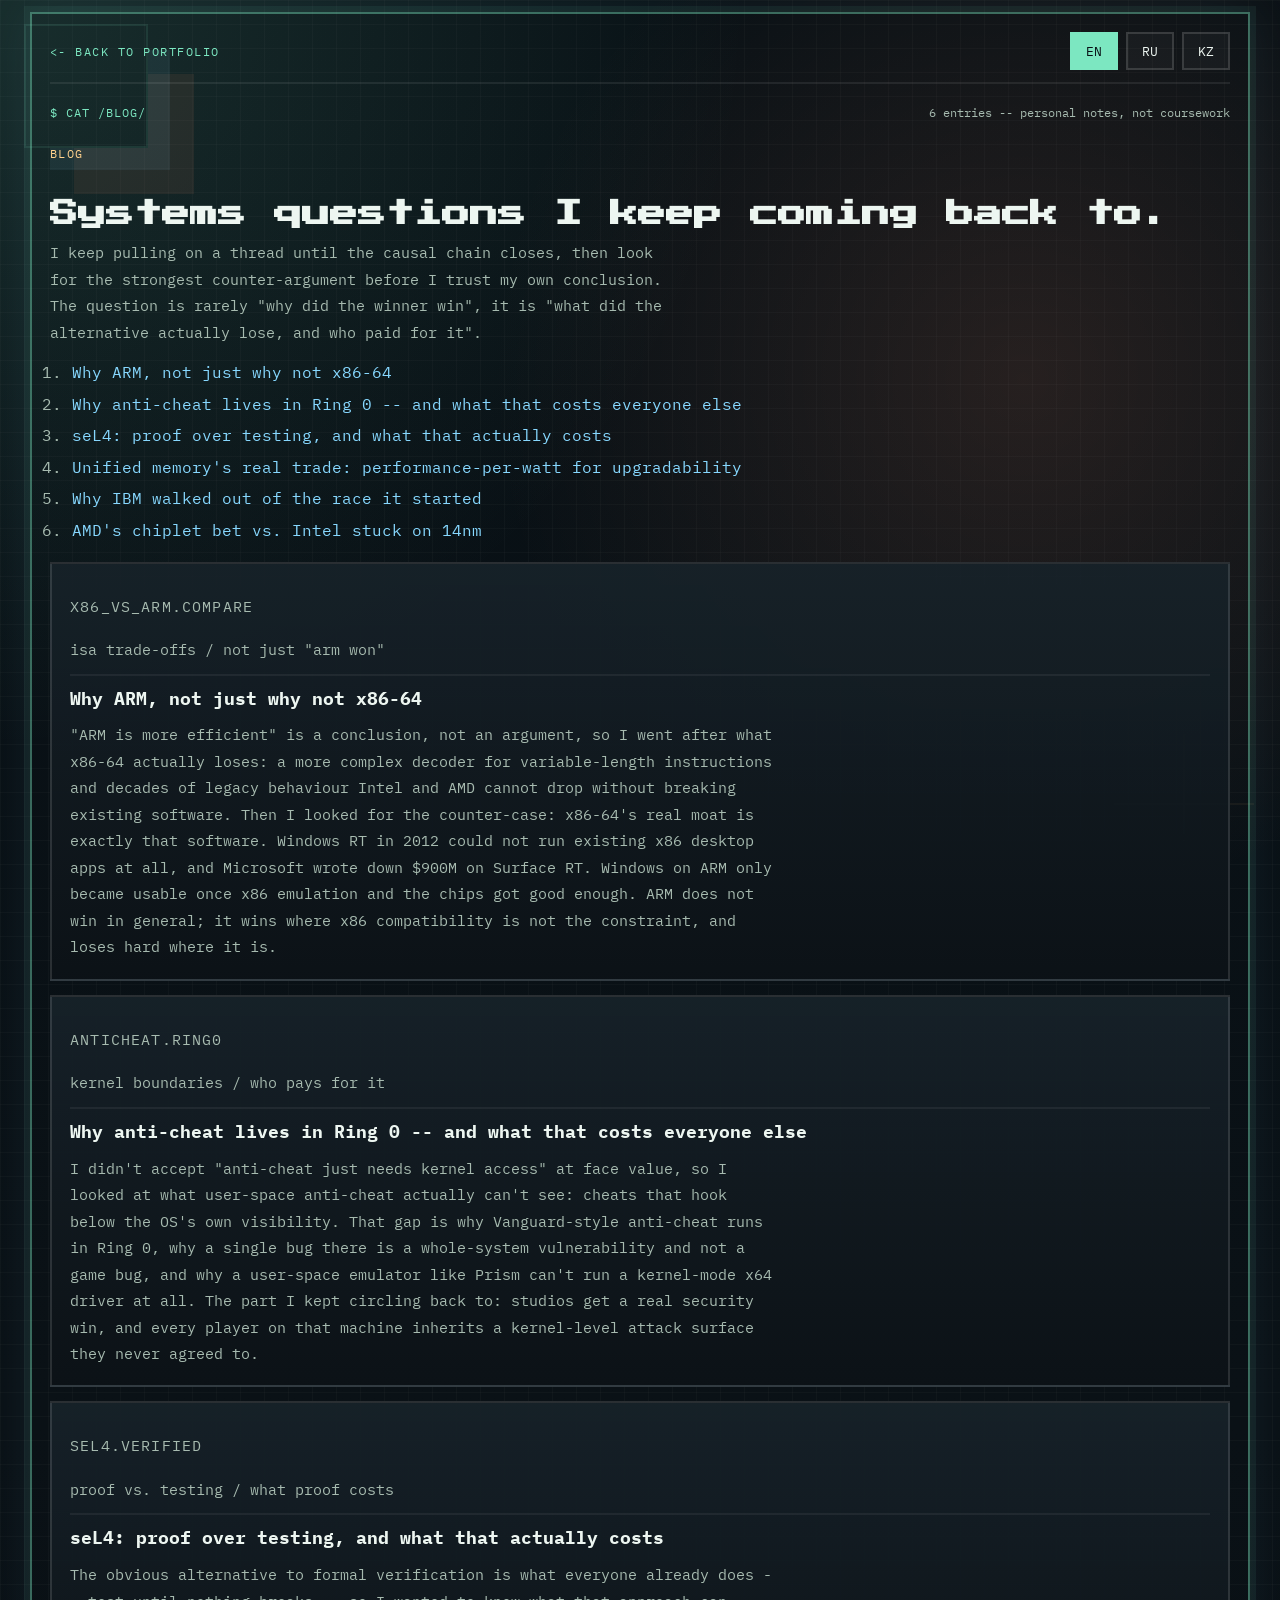
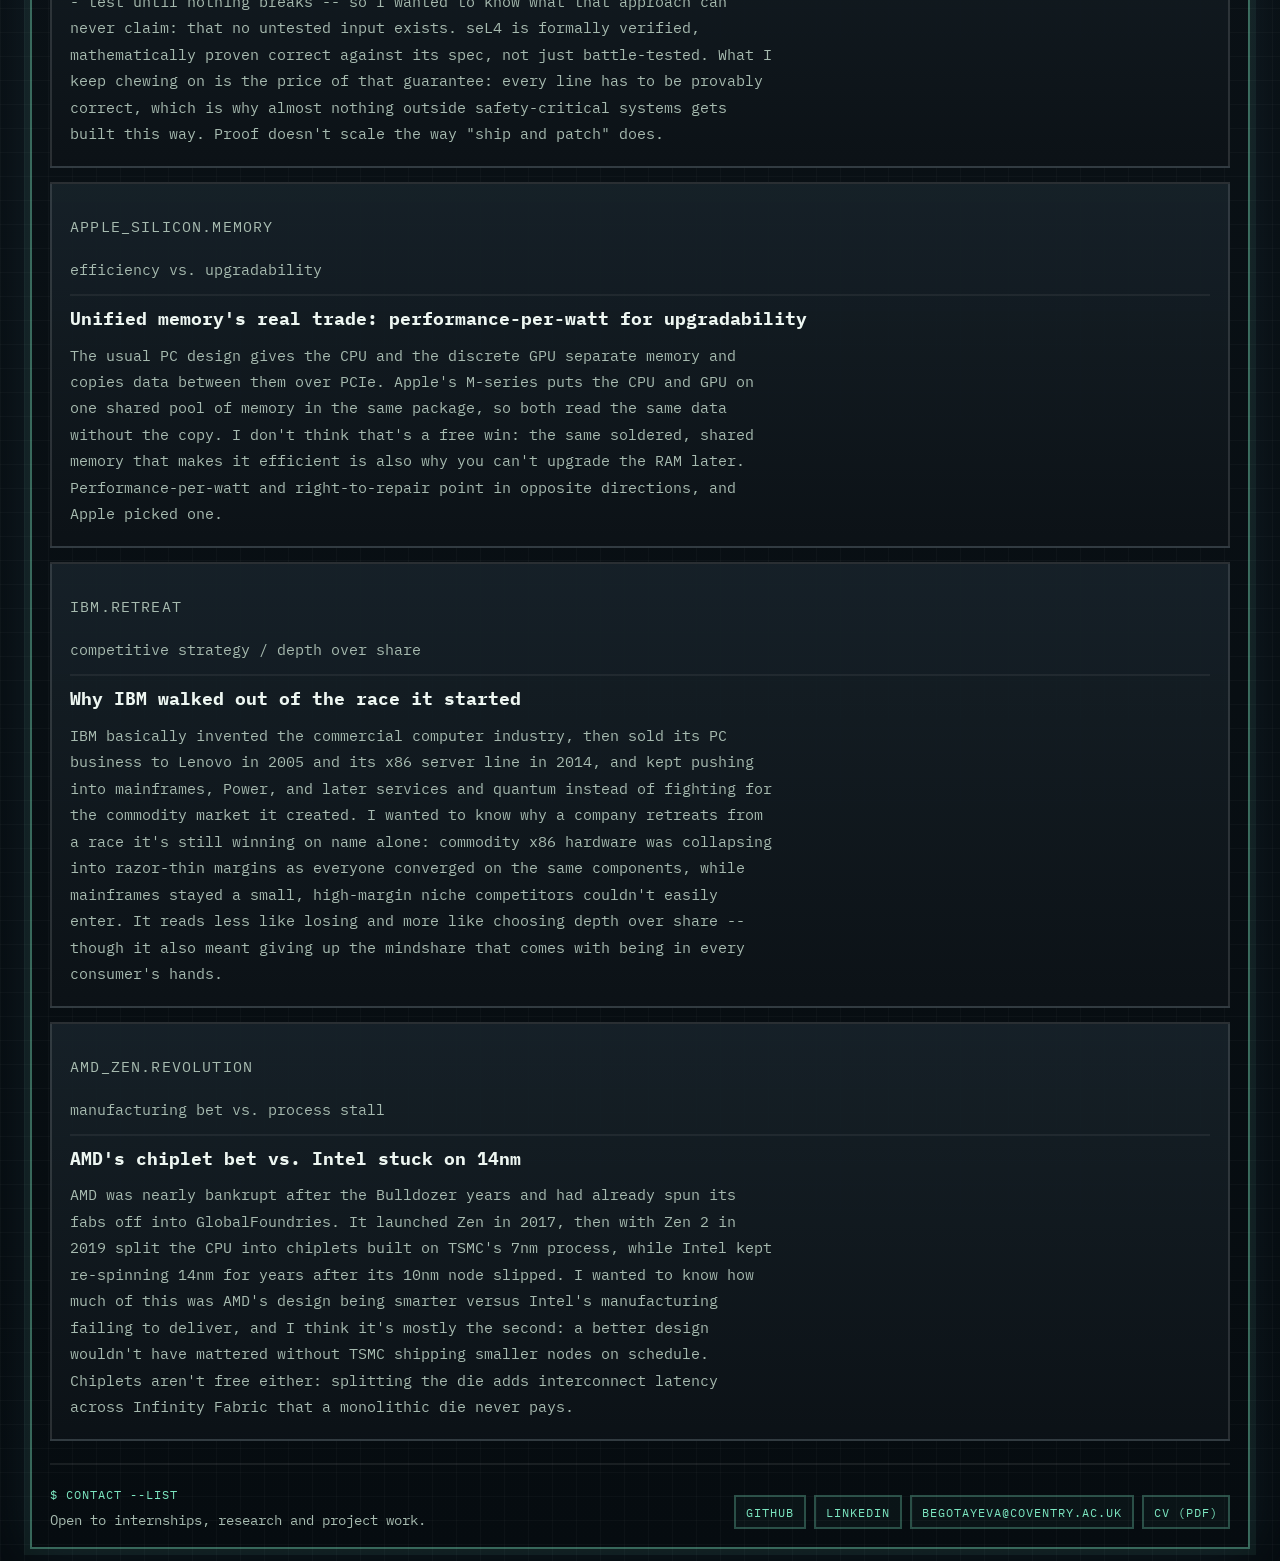
==== blog.html @ 9cf29ca8 "Links next to the photo, shorter first screen, notes moved to a blog page" ====
<!DOCTYPE html>
<html lang="en">
  <head>
    <meta charset="UTF-8" />
    <meta name="viewport" content="width=device-width, initial-scale=1.0" />
    <title>Blog | Aidar Begotayev</title>
    <meta
      name="description"
      content="Aidar Begotayev's notes on computer systems: ARM vs x86, anti-cheat in Ring 0, seL4, unified memory, IBM, AMD chiplets."
    />
    <meta name="author" content="Aidar Begotayev" />
    <meta name="theme-color" content="#0a1116" />
    <link rel="canonical" href="https://sprinterz5.github.io/portfolio/blog.html" />
    <meta property="og:type" content="website" />
    <meta property="og:url" content="https://sprinterz5.github.io/portfolio/blog.html" />
    <meta property="og:title" content="Blog | Aidar Begotayev" />
    <meta
      property="og:description"
      content="Notes on how computer systems work and what their trade-offs cost."
    />
    <meta property="og:image" content="https://sprinterz5.github.io/portfolio/aidar.jpg" />
    <meta name="twitter:card" content="summary" />
    <link
      rel="icon"
      href="data:image/svg+xml,%3Csvg xmlns='http://www.w3.org/2000/svg' viewBox='0 0 16 16'%3E%3Crect width='16' height='16' fill='%230a1116'/%3E%3Crect x='2' y='2' width='12' height='12' fill='none' stroke='%237ce7c1' stroke-width='2'/%3E%3Crect x='5' y='5' width='2' height='2' fill='%23ff9169'/%3E%3Crect x='9' y='5' width='2' height='2' fill='%2387d8ff'/%3E%3Crect x='5' y='9' width='6' height='2' fill='%23ffd28d'/%3E%3C/svg%3E"
    />
    <link rel="preconnect" href="https://fonts.googleapis.com" />
    <link rel="preconnect" href="https://fonts.gstatic.com" crossorigin />
    <link
      href="https://fonts.googleapis.com/css2?family=IBM+Plex+Mono:wght@400;500;700&family=Press+Start+2P&display=swap"
      rel="stylesheet"
    />
    <link rel="stylesheet" href="v-1.css" />
    <script src="v-1.js" defer></script>
  </head>
  <body class="blog-page">
    <div class="pixel-frame">
      <header class="topbar">
        <div class="topbar-copy">
          <a class="back-link" href="./" data-i18n="blog_back">&lt;- back to portfolio</a>
        </div>
        <div class="lang-switcher" aria-label="Language switcher">
          <button class="lang-btn is-active" type="button" data-lang="en">EN</button>
          <button class="lang-btn" type="button" data-lang="ru">RU</button>
          <button class="lang-btn" type="button" data-lang="kz">KZ</button>
        </div>
      </header>

      <main>
        <section class="section blog-head">
          <div class="section-terminal">
            <p class="command">$ cat /blog/</p>
            <p class="section-note" data-i18n="deepdives_note">6 entries -- personal notes, not coursework</p>
          </div>

          <div class="section-head">
            <p class="card-kicker" data-i18n="blog_kicker">Blog</p>
            <h1 class="blog-title" data-i18n="deepdives_title">Systems questions I keep coming back to.</h1>
            <p class="section-intro" data-i18n="deepdives_intro">
              I keep pulling on a thread until the causal chain closes, then
              look for the strongest counter-argument before I trust my own
              conclusion. The question is rarely "why did the winner win", it
              is "what did the alternative actually lose, and who paid for it".
            </p>
          </div>

          <ol class="toc">
            <li><a class="toc-link" href="#arm-vs-x86" data-i18n="deepdive_one_title">Why ARM, not just why not x86-64</a></li>
            <li><a class="toc-link" href="#anticheat-ring0" data-i18n="deepdive_two_title">Why anti-cheat lives in Ring 0 -- and what that costs everyone else</a></li>
            <li><a class="toc-link" href="#sel4" data-i18n="deepdive_three_title">seL4: proof over testing, and what that actually costs</a></li>
            <li><a class="toc-link" href="#unified-memory" data-i18n="deepdive_four_title">Unified memory's real trade: performance-per-watt for upgradability</a></li>
            <li><a class="toc-link" href="#ibm" data-i18n="deepdive_five_title">Why IBM walked out of the race it started</a></li>
            <li><a class="toc-link" href="#amd-chiplets" data-i18n="deepdive_six_title">AMD's chiplet bet vs. Intel stuck on 14nm</a></li>
          </ol>
        </section>

        <section class="post-list">
          <article class="panel post" id="arm-vs-x86">
            <div class="file-meta">
              <p class="file-name">x86_vs_arm.compare</p>
              <p class="file-status">isa trade-offs / not just "arm won"</p>
            </div>
            <h2 class="post-title" data-i18n="deepdive_one_title">Why ARM, not just why not x86-64</h2>
            <p data-i18n="deepdive_one_copy">
              "ARM is more efficient" is a conclusion, not an argument, so I went after what x86-64 actually loses: a more complex decoder for variable-length instructions and decades of legacy behaviour Intel and AMD cannot drop without breaking existing software. Then I looked for the counter-case: x86-64's real moat is exactly that software. Windows RT in 2012 could not run existing x86 desktop apps at all, and Microsoft wrote down $900M on Surface RT. Windows on ARM only became usable once x86 emulation and the chips got good enough. ARM does not win in general; it wins where x86 compatibility is not the constraint, and loses hard where it is.
            </p>
          </article>

          <article class="panel post" id="anticheat-ring0">
            <div class="file-meta">
              <p class="file-name">anticheat.ring0</p>
              <p class="file-status">kernel boundaries / who pays for it</p>
            </div>
            <h2 class="post-title" data-i18n="deepdive_two_title">Why anti-cheat lives in Ring 0 -- and what that costs everyone else</h2>
            <p data-i18n="deepdive_two_copy">
              I didn't accept "anti-cheat just needs kernel access" at face value, so I looked at what user-space anti-cheat actually can't see: cheats that hook below the OS's own visibility. That gap is why Vanguard-style anti-cheat runs in Ring 0, why a single bug there is a whole-system vulnerability and not a game bug, and why a user-space emulator like Prism can't run a kernel-mode x64 driver at all. The part I kept circling back to: studios get a real security win, and every player on that machine inherits a kernel-level attack surface they never agreed to.
            </p>
          </article>

          <article class="panel post" id="sel4">
            <div class="file-meta">
              <p class="file-name">sel4.verified</p>
              <p class="file-status">proof vs. testing / what proof costs</p>
            </div>
            <h2 class="post-title" data-i18n="deepdive_three_title">seL4: proof over testing, and what that actually costs</h2>
            <p data-i18n="deepdive_three_copy">
              The obvious alternative to formal verification is what everyone already does -- test until nothing breaks -- so I wanted to know what that approach can never claim: that no untested input exists. seL4 is formally verified, mathematically proven correct against its spec, not just battle-tested. What I keep chewing on is the price of that guarantee: every line has to be provably correct, which is why almost nothing outside safety-critical systems gets built this way. Proof doesn't scale the way "ship and patch" does.
            </p>
          </article>

          <article class="panel post" id="unified-memory">
            <div class="file-meta">
              <p class="file-name">apple_silicon.memory</p>
              <p class="file-status">efficiency vs. upgradability</p>
            </div>
            <h2 class="post-title" data-i18n="deepdive_four_title">Unified memory's real trade: performance-per-watt for upgradability</h2>
            <p data-i18n="deepdive_four_copy">
              The usual PC design gives the CPU and the discrete GPU separate memory and copies data between them over PCIe. Apple's M-series puts the CPU and GPU on one shared pool of memory in the same package, so both read the same data without the copy. I don't think that's a free win: the same soldered, shared memory that makes it efficient is also why you can't upgrade the RAM later. Performance-per-watt and right-to-repair point in opposite directions, and Apple picked one.
            </p>
          </article>

          <article class="panel post" id="ibm">
            <div class="file-meta">
              <p class="file-name">ibm.retreat</p>
              <p class="file-status">competitive strategy / depth over share</p>
            </div>
            <h2 class="post-title" data-i18n="deepdive_five_title">Why IBM walked out of the race it started</h2>
            <p data-i18n="deepdive_five_copy">
              IBM basically invented the commercial computer industry, then sold its PC business to Lenovo in 2005 and its x86 server line in 2014, and kept pushing into mainframes, Power, and later services and quantum instead of fighting for the commodity market it created. I wanted to know why a company retreats from a race it's still winning on name alone: commodity x86 hardware was collapsing into razor-thin margins as everyone converged on the same components, while mainframes stayed a small, high-margin niche competitors couldn't easily enter. It reads less like losing and more like choosing depth over share -- though it also meant giving up the mindshare that comes with being in every consumer's hands.
            </p>
          </article>

          <article class="panel post" id="amd-chiplets">
            <div class="file-meta">
              <p class="file-name">amd_zen.revolution</p>
              <p class="file-status">manufacturing bet vs. process stall</p>
            </div>
            <h2 class="post-title" data-i18n="deepdive_six_title">AMD's chiplet bet vs. Intel stuck on 14nm</h2>
            <p data-i18n="deepdive_six_copy">
              AMD was nearly bankrupt after the Bulldozer years and had already spun its fabs off into GlobalFoundries. It launched Zen in 2017, then with Zen 2 in 2019 split the CPU into chiplets built on TSMC's 7nm process, while Intel kept re-spinning 14nm for years after its 10nm node slipped. I wanted to know how much of this was AMD's design being smarter versus Intel's manufacturing failing to deliver, and I think it's mostly the second: a better design wouldn't have mattered without TSMC shipping smaller nodes on schedule. Chiplets aren't free either: splitting the die adds interconnect latency across Infinity Fabric that a monolithic die never pays.
            </p>
          </article>
        </section>

        <footer class="site-footer" id="contact">
          <div class="footer-block">
            <p class="command">$ contact --list</p>
            <p class="footer-copy" data-i18n="footer_one">Open to internships, research and project work.</p>
          </div>
          <div class="contact-row">
            <a class="contact-link" href="https://github.com/sprinterz5" target="_blank" rel="noopener">GitHub</a>
            <a class="contact-link" href="https://www.linkedin.com/in/aidar-begotayev-918369239/" target="_blank" rel="noopener">LinkedIn</a>
            <a class="contact-link" href="mailto:begotayeva@coventry.ac.uk">begotayeva@coventry.ac.uk</a>
            <a class="contact-link" href="CV.pdf" target="_blank" rel="noopener" data-i18n="contact_cv">CV (PDF)</a>
          </div>
        </footer>
      </main>
    </div>
  </body>
</html>
---- v-1.css ----
:root {
  --bg: #0a1116;
  --panel: #111a20;
  --panel-bright: #172229;
  --text: #edf6f1;
  --muted: #a7bbb0;
  --mint: #7ce7c1;
  --sky: #87d8ff;
  --sand: #ffd28d;
  --coral: #ff9169;
  --line: rgba(255, 255, 255, 0.12);
}

* {
  box-sizing: border-box;
}

body {
  margin: 0;
  min-height: 100vh;
  color: var(--text);
  font-family: "IBM Plex Mono", monospace;
  background:
    linear-gradient(rgba(255, 255, 255, 0.025) 1px, transparent 1px),
    linear-gradient(90deg, rgba(255, 255, 255, 0.025) 1px, transparent 1px),
    radial-gradient(circle at top left, rgba(124, 231, 193, 0.14), transparent 22%),
    radial-gradient(circle at 80% 12%, rgba(255, 145, 105, 0.12), transparent 18%),
    linear-gradient(180deg, #081015, #0a1116 45%, #060c10);
  background-size: 24px 24px, 24px 24px, auto, auto, auto;
}

body.modal-open {
  overflow: hidden;
}

body::before,
body::after {
  content: "";
  position: fixed;
  pointer-events: none;
  z-index: 0;
}

body::before {
  inset: 24px auto auto 24px;
  width: 120px;
  height: 120px;
  border: 2px solid rgba(124, 231, 193, 0.1);
  box-shadow:
    24px 24px 0 -2px rgba(135, 216, 255, 0.08),
    48px 48px 0 -2px rgba(255, 145, 105, 0.08);
}

body::after {
  right: 26px;
  bottom: 26px;
  width: 140px;
  height: 140px;
  background:
    linear-gradient(rgba(255, 210, 141, 0.08), rgba(255, 210, 141, 0.08)),
    linear-gradient(90deg, rgba(255, 210, 141, 0.08), rgba(255, 210, 141, 0.08));
  background-size: 100% 2px, 2px 100%;
  background-repeat: no-repeat;
  background-position: center;
  opacity: 0.7;
}

.pixel-frame {
  position: relative;
  z-index: 1;
  width: min(1220px, calc(100vw - 24px));
  margin: 12px auto;
  padding: 18px;
  border: 2px solid rgba(124, 231, 193, 0.42);
  box-shadow:
    0 0 0 6px rgba(124, 231, 193, 0.06),
    0 0 48px rgba(135, 216, 255, 0.08);
}

.topbar {
  display: grid;
  grid-template-columns: 1fr auto;
  align-items: center;
  gap: 12px;
  margin-bottom: 18px;
  padding-bottom: 12px;
  border-bottom: 2px solid rgba(255, 255, 255, 0.08);
}

.topbar-copy {
  display: grid;
  gap: 6px;
}

.back-link,
.top-label,
.eyebrow,
.card-kicker,
.project-tag {
  text-transform: uppercase;
  letter-spacing: 0.12em;
  font-size: 0.78rem;
}

.back-link {
  color: var(--mint);
  text-decoration: none;
}

.top-label,
.card-kicker,
.project-tag {
  color: var(--sand);
}

.topbar-name,
.footer-copy {
  margin: 0;
  color: var(--muted);
  font-size: 0.86rem;
}

.topbar-name {
  text-transform: uppercase;
  letter-spacing: 0.1em;
  font-size: 0.72rem;
}

.lang-switcher {
  display: inline-flex;
  gap: 8px;
}

.lang-btn {
  min-width: 48px;
  padding: 8px 10px;
  border: 2px solid rgba(255, 255, 255, 0.14);
  background: rgba(255, 255, 255, 0.03);
  color: var(--text);
  font-family: "IBM Plex Mono", monospace;
  cursor: pointer;
  transition:
    transform 0.18s ease,
    border-color 0.18s ease,
    background-color 0.18s ease;
}

.lang-btn.is-active {
  border-color: var(--mint);
  color: #081015;
  background: var(--mint);
}

.lang-btn:hover {
  transform: translateY(-1px);
  border-color: rgba(124, 231, 193, 0.45);
}

.section-nav {
  position: sticky;
  top: 0;
  z-index: 20;
  display: flex;
  flex-wrap: wrap;
  align-items: center;
  gap: 8px;
  margin-bottom: 18px;
  padding: 10px 0;
  background: linear-gradient(180deg, #0a1116 82%, rgba(10, 17, 22, 0));
  border-bottom: 2px solid rgba(255, 255, 255, 0.08);
}

.nav-prompt {
  color: var(--mint);
  font-size: 0.74rem;
  letter-spacing: 0.08em;
  text-transform: uppercase;
}

.nav-link {
  padding: 6px 10px;
  border: 2px solid rgba(124, 231, 193, 0.2);
  background: rgba(255, 255, 255, 0.02);
  color: var(--text);
  text-decoration: none;
  font-size: 0.74rem;
  letter-spacing: 0.08em;
  text-transform: uppercase;
  transition:
    transform 0.18s ease,
    border-color 0.18s ease,
    color 0.18s ease,
    background-color 0.18s ease;
}

.nav-link:hover {
  transform: translateY(-1px);
  border-color: var(--mint);
  color: var(--mint);
}

.nav-link:focus-visible {
  outline: 2px solid var(--sky);
  outline-offset: 3px;
}

.hero,
.timeline-grid,
.project-grid,
.highlight-grid,
.env-grid,
.study-grid {
  display: grid;
  gap: 14px;
}

.hero {
  grid-template-columns: minmax(0, 1.25fr) minmax(280px, 0.85fr);
  align-items: start;
}

.hero-copy,
.portrait-card,
.terminal-card,
.signal-card,
.panel,
.project-card {
  padding: 18px;
  border: 2px solid var(--line);
  background: linear-gradient(180deg, rgba(23, 34, 41, 0.94), rgba(12, 18, 23, 0.98));
  transition:
    transform 0.22s ease,
    border-color 0.22s ease,
    box-shadow 0.22s ease;
}

.modal-trigger {
  width: 100%;
  color: inherit;
  font: inherit;
  text-align: left;
  cursor: pointer;
  appearance: none;
}

.portrait-card:hover,
.terminal-card:hover,
.signal-card:hover,
.panel:hover,
.project-card:hover,
.stat-card:hover {
  transform: translateY(-2px);
  border-color: rgba(124, 231, 193, 0.22);
  box-shadow: 0 18px 36px rgba(0, 0, 0, 0.16);
}

.modal-trigger:focus-visible,
.modal-close:focus-visible,
.lang-btn:focus-visible,
.stat-card:focus-visible {
  outline: 2px solid var(--sky);
  outline-offset: 3px;
}

.panel-accent {
  border-color: rgba(135, 216, 255, 0.22);
  background:
    linear-gradient(180deg, rgba(135, 216, 255, 0.06), rgba(255, 145, 105, 0.04)),
    linear-gradient(180deg, rgba(23, 34, 41, 0.94), rgba(12, 18, 23, 0.98));
}

.hero-copy {
  position: relative;
}

.boot-block {
  display: grid;
  gap: 6px;
  padding-bottom: 14px;
  margin-bottom: 14px;
  border-bottom: 2px solid rgba(255, 255, 255, 0.08);
}

.sys-line,
.section-note,
.file-status,
.command {
  margin: 0;
  color: var(--muted);
  font-size: 0.78rem;
  line-height: 1.65;
}

.sys-line,
.file-name,
.command {
  letter-spacing: 0.08em;
  text-transform: uppercase;
}

.command {
  color: var(--mint);
}

.hero-copy::after {
  content: "";
  position: absolute;
  right: 18px;
  top: 18px;
  width: 14px;
  height: 14px;
  background: var(--coral);
  box-shadow: 18px 0 0 var(--sky), 36px 0 0 var(--sand);
}

h1,
h2,
h3 {
  margin: 0;
  line-height: 1.15;
}

h1,
h2 {
  font-family: "Press Start 2P", cursive;
}

h1 {
  margin-top: 14px;
  font-size: clamp(1.5rem, 2.6vw, 2.5rem);
  line-height: 1.3;
}

.hero .eyebrow {
  margin: 12px 0 0;
  color: var(--sand);
}

.lead {
  max-width: 54ch;
  margin-top: 14px;
  color: var(--muted);
  line-height: 1.8;
  font-size: 0.94rem;
}

.stat-grid {
  display: grid;
  grid-template-columns: repeat(2, minmax(0, 1fr));
  gap: 12px;
  margin-top: 20px;
}

.stat-card {
  position: relative;
  display: block;
  padding: 16px;
  border: 2px solid rgba(124, 231, 193, 0.16);
  background: rgba(255, 255, 255, 0.02);
  color: inherit;
  text-decoration: none;
  transition:
    transform 0.22s ease,
    border-color 0.22s ease,
    box-shadow 0.22s ease;
}

.stat-value {
  margin: 0;
  color: var(--text);
  font-family: "Press Start 2P", cursive;
  font-size: clamp(0.9rem, 1.8vw, 1.45rem);
  line-height: 1.5;
}

.card-action,
.project-open {
  margin: 14px 0 0;
  color: var(--sand);
  text-transform: uppercase;
  letter-spacing: 0.12em;
  font-size: 0.7rem;
}

.stat-card:hover .card-action,
.project-card:hover .project-open {
  color: var(--mint);
}

.card-action::after,
.project-open::after {
  content: " ->";
}

.stat-label,
.terminal-line,
.panel p,
.project-card p {
  margin: 12px 0 0;
  color: var(--muted);
  line-height: 1.8;
  font-size: 0.92rem;
}

.hero-side {
  display: grid;
  gap: 14px;
  align-content: start;
}

.hero-top {
  display: grid;
  grid-template-columns: minmax(0, 1fr) 208px;
  gap: 14px;
}

.links-card {
  display: grid;
  align-content: start;
  gap: 8px;
  padding: 16px;
  border: 2px solid rgba(124, 231, 193, 0.3);
  background: linear-gradient(180deg, rgba(23, 34, 41, 0.94), rgba(12, 18, 23, 0.98));
}

.links-card .command {
  margin-bottom: 4px;
}

.big-link {
  display: grid;
  gap: 2px;
  padding: 9px 12px;
  border: 2px solid rgba(124, 231, 193, 0.28);
  background: rgba(124, 231, 193, 0.05);
  color: var(--text);
  text-decoration: none;
  transition:
    transform 0.18s ease,
    border-color 0.18s ease,
    background-color 0.18s ease;
}

.big-link:first-of-type {
  border-color: var(--mint);
  background: rgba(124, 231, 193, 0.12);
}

.big-link:hover {
  transform: translateY(-1px);
  border-color: var(--mint);
  background: rgba(124, 231, 193, 0.16);
}

.big-link:focus-visible {
  outline: 2px solid var(--sky);
  outline-offset: 3px;
}

.big-link-name {
  color: var(--mint);
  font-size: 0.95rem;
  font-weight: 700;
  letter-spacing: 0.08em;
  text-transform: uppercase;
}

.big-link-name::after {
  content: " ->";
}

.big-link-hint {
  color: var(--muted);
  font-size: 0.74rem;
  overflow-wrap: anywhere;
}

.portrait-card {
  justify-self: end;
  width: 100%;
  position: relative;
  overflow: hidden;
  padding: 0;
  height: 100%;
  min-height: 236px;
}

.portrait-card::before {
  content: "portrait.dat";
  position: absolute;
  left: 10px;
  top: 10px;
  z-index: 2;
  padding: 4px 6px;
  background: rgba(10, 17, 22, 0.72);
  color: var(--sand);
  font-size: 0.5rem;
  letter-spacing: 0.08em;
  text-transform: uppercase;
}

.portrait-image {
  display: block;
  width: 100%;
  height: 100%;
  min-height: 236px;
  object-fit: cover;
  object-position: center 20%;
  filter: saturate(0.95) contrast(1.03);
}

.terminal-card {
  min-height: 100%;
}

.terminal-line {
  color: var(--sky);
}

.section {
  margin-top: 18px;
  scroll-margin-top: 72px;
}

.section-terminal {
  display: flex;
  flex-wrap: wrap;
  align-items: center;
  justify-content: space-between;
  gap: 8px 18px;
  margin-bottom: 10px;
}

.section-head {
  display: grid;
  gap: 8px;
  margin-bottom: 14px;
}

.section-intro {
  margin: 0;
  max-width: 70ch;
  color: var(--muted);
  line-height: 1.8;
  font-size: 0.92rem;
}

h2 {
  font-size: clamp(1.18rem, 2vw, 1.85rem);
}

.timeline-grid {
  grid-template-columns: repeat(3, minmax(0, 1fr));
}

.highlight-grid,
.env-grid,
.study-grid {
  grid-template-columns: repeat(2, minmax(0, 1fr));
}

.project-grid {
  grid-template-columns: repeat(2, minmax(0, 1fr));
}

.project-card {
  display: block;
}

.project-wide {
  grid-column: 1 / -1;
}

.env-grid-three {
  grid-template-columns: repeat(3, minmax(0, 1fr));
}

.contact-row {
  display: flex;
  flex-wrap: wrap;
  gap: 8px;
  margin-top: 16px;
}

.contact-link,
.inline-link {
  color: var(--mint);
  text-decoration: none;
  font-size: 0.78rem;
  letter-spacing: 0.08em;
  text-transform: uppercase;
}

.contact-link {
  padding: 7px 10px;
  border: 2px solid rgba(124, 231, 193, 0.28);
  background: rgba(124, 231, 193, 0.04);
  transition:
    transform 0.18s ease,
    border-color 0.18s ease,
    background-color 0.18s ease;
}

.contact-link:hover {
  transform: translateY(-1px);
  border-color: var(--mint);
  background: rgba(124, 231, 193, 0.1);
}

.inline-link {
  display: inline-block;
  margin-top: 12px;
}

.inline-link::after {
  content: " ->";
}

.inline-link:hover {
  color: var(--sky);
}

.contact-link:focus-visible,
.inline-link:focus-visible {
  outline: 2px solid var(--sky);
  outline-offset: 3px;
}

.featured-project {
  border-color: rgba(255, 145, 105, 0.28);
  background:
    linear-gradient(180deg, rgba(255, 145, 105, 0.07), rgba(135, 216, 255, 0.03)),
    linear-gradient(180deg, rgba(23, 34, 41, 0.94), rgba(12, 18, 23, 0.98));
}

.file-meta {
  margin-bottom: 10px;
}

.deepdive-summary h3 {
  margin: 0;
}

.deepdive-fold > p {
  margin: 0;
  padding: 0 18px 18px;
  color: var(--muted);
  line-height: 1.8;
  font-size: 0.92rem;
}

.file-meta {
  display: grid;
  gap: 5px;
  padding-bottom: 10px;
  margin-bottom: 10px;
  border-bottom: 2px solid rgba(255, 255, 255, 0.06);
}

.file-name {
  margin: 0;
  color: var(--sky);
  font-size: 0.78rem;
}

h3 {
  font-size: 1.05rem;
}

.site-footer {
  display: flex;
  flex-wrap: wrap;
  align-items: flex-end;
  justify-content: space-between;
  gap: 10px 18px;
  scroll-margin-top: 72px;
  margin-top: 22px;
  padding-top: 14px;
  border-top: 2px solid rgba(255, 255, 255, 0.08);
}

.modal-shell {
  position: fixed;
  inset: 0;
  z-index: 30;
  display: grid;
  place-items: center;
  padding: 20px;
}

.modal-shell[hidden] {
  display: none;
}

.modal-backdrop {
  position: absolute;
  inset: 0;
  background:
    linear-gradient(rgba(8, 16, 21, 0.76), rgba(8, 16, 21, 0.88)),
    radial-gradient(circle at top, rgba(124, 231, 193, 0.08), transparent 35%);
  backdrop-filter: blur(8px);
}

.modal-panel {
  position: relative;
  z-index: 1;
  width: min(860px, 100%);
  max-height: min(84vh, 920px);
  overflow: auto;
  padding: 20px;
  border: 2px solid rgba(124, 231, 193, 0.3);
  background:
    linear-gradient(180deg, rgba(135, 216, 255, 0.045), rgba(255, 145, 105, 0.025)),
    linear-gradient(180deg, rgba(18, 27, 33, 0.98), rgba(8, 13, 17, 0.99));
  box-shadow:
    0 24px 64px rgba(0, 0, 0, 0.45),
    0 0 0 6px rgba(124, 231, 193, 0.05);
}

.modal-panel::before {
  content: "";
  position: absolute;
  inset: 10px;
  border: 1px solid rgba(255, 255, 255, 0.05);
  pointer-events: none;
}

.modal-topbar,
.modal-head,
.modal-group,
.modal-links {
  position: relative;
  z-index: 1;
}

.modal-topbar {
  display: flex;
  align-items: center;
  justify-content: space-between;
  gap: 12px;
  padding-bottom: 12px;
  margin-bottom: 14px;
  border-bottom: 2px solid rgba(255, 255, 255, 0.08);
}

.modal-close {
  border: 2px solid rgba(255, 255, 255, 0.12);
  background: rgba(255, 255, 255, 0.03);
  color: var(--text);
  font: inherit;
  text-transform: uppercase;
  letter-spacing: 0.08em;
  padding: 8px 10px;
  cursor: pointer;
}

.modal-head {
  display: grid;
  gap: 10px;
  margin-bottom: 16px;
}

.modal-intro {
  margin: 0;
  color: var(--muted);
  line-height: 1.8;
  max-width: 62ch;
}

.modal-body {
  display: grid;
  gap: 12px;
}

.modal-group {
  padding: 16px;
  border: 2px solid rgba(255, 255, 255, 0.08);
  background: rgba(255, 255, 255, 0.025);
}

.modal-group-title {
  margin: 0 0 12px;
  color: var(--sand);
  text-transform: uppercase;
  letter-spacing: 0.12em;
  font-size: 0.75rem;
}

.modal-list {
  display: grid;
  gap: 10px;
}

.modal-item {
  padding: 12px 12px 10px;
  border: 1px solid rgba(255, 255, 255, 0.07);
  background: rgba(255, 255, 255, 0.02);
}

.modal-item-title,
.modal-item-meta,
.modal-item-copy {
  margin: 0;
}

.modal-item-title {
  color: var(--text);
  font-size: 0.95rem;
}

.modal-item-meta {
  margin-top: 6px;
  color: var(--sky);
  text-transform: uppercase;
  letter-spacing: 0.08em;
  font-size: 0.72rem;
}

.modal-item-copy {
  margin-top: 8px;
  color: var(--muted);
  line-height: 1.75;
  font-size: 0.9rem;
}

.modal-links {
  margin-top: 12px;
  padding: 16px;
  border: 2px solid rgba(124, 231, 193, 0.18);
  background: rgba(124, 231, 193, 0.03);
}

.modal-links .contact-row {
  margin-top: 0;
}

.modal-links[hidden] {
  display: none;
}

@media (prefers-reduced-motion: no-preference) {
  html {
    scroll-behavior: smooth;
  }
}

@media (max-width: 980px) {
  .topbar,
  .hero,
  .timeline-grid,
  .highlight-grid,
  .project-grid,
  .env-grid,
  .env-grid-three,
  .study-grid,
  .stat-grid {
    grid-template-columns: minmax(0, 1fr);
  }

  .hero {
    min-height: auto;
  }

  .topbar {
    gap: 10px;
  }

  .section-terminal {
    align-items: flex-start;
    flex-direction: column;
  }

  .section-nav {
    flex-wrap: nowrap;
    overflow-x: auto;
    margin-bottom: 14px;
    padding: 8px 0;
    -webkit-overflow-scrolling: touch;
    scrollbar-width: none;
  }

  .section-nav::-webkit-scrollbar {
    display: none;
  }

  .nav-prompt {
    display: none;
  }

  .nav-link {
    flex: 0 0 auto;
  }

  .hero-top {
    grid-template-columns: minmax(0, 1fr) 150px;
  }

  /* Narrow screens: name, then links and photo, then the numbers. */
  .hero-copy::after {
    display: none;
  }

  .hero-copy,
  .hero-side {
    display: contents;
  }

  .hero-main-copy {
    order: 0;
    padding: 18px;
    border: 2px solid var(--line);
    background: linear-gradient(180deg, rgba(23, 34, 41, 0.94), rgba(12, 18, 23, 0.98));
  }

  .hero-top {
    order: 1;
  }

  .hero .stat-grid {
    order: 2;
    margin-top: 0;
  }

  .terminal-card {
    order: 3;
  }

  .lang-switcher {
    justify-content: flex-start;
  }

  .site-footer {
    flex-direction: column;
  }

  .modal-shell {
    padding: 12px;
  }

  .modal-panel {
    padding: 16px;
    max-height: 88vh;
  }

  .modal-topbar {
    align-items: flex-start;
    flex-direction: column;
  }
}

.footer-block .footer-copy {
  margin-top: 6px;
}

@media (max-width: 480px) {
  h1 {
    font-size: 1.3rem;
  }
}

@media (max-width: 480px) {
  .hero-top {
    grid-template-columns: minmax(0, 1fr) 112px;
  }

  .hero .stat-grid {
    grid-template-columns: repeat(2, minmax(0, 1fr));
  }

  .hero .stat-card {
    padding: 12px;
  }

  .hero .stat-label {
    font-size: 0.82rem;
    line-height: 1.5;
  }
}

/* Blog page */
.blog-title {
  max-width: none;
  font-size: clamp(1.2rem, 2.2vw, 2rem);
}

.toc {
  display: grid;
  gap: 6px;
  margin: 4px 0 0;
  padding-left: 22px;
  color: var(--muted);
}

.toc-link {
  color: var(--sky);
  text-decoration: none;
  line-height: 1.6;
}

.toc-link:hover {
  color: var(--mint);
}

.post-list {
  display: grid;
  gap: 14px;
  margin-top: 18px;
}

.post {
  scroll-margin-top: 18px;
}

.post-title {
  font-family: "IBM Plex Mono", monospace;
  font-size: 1.15rem;
  line-height: 1.35;
}

.post p:not(.file-name):not(.file-status) {
  max-width: 78ch;
}
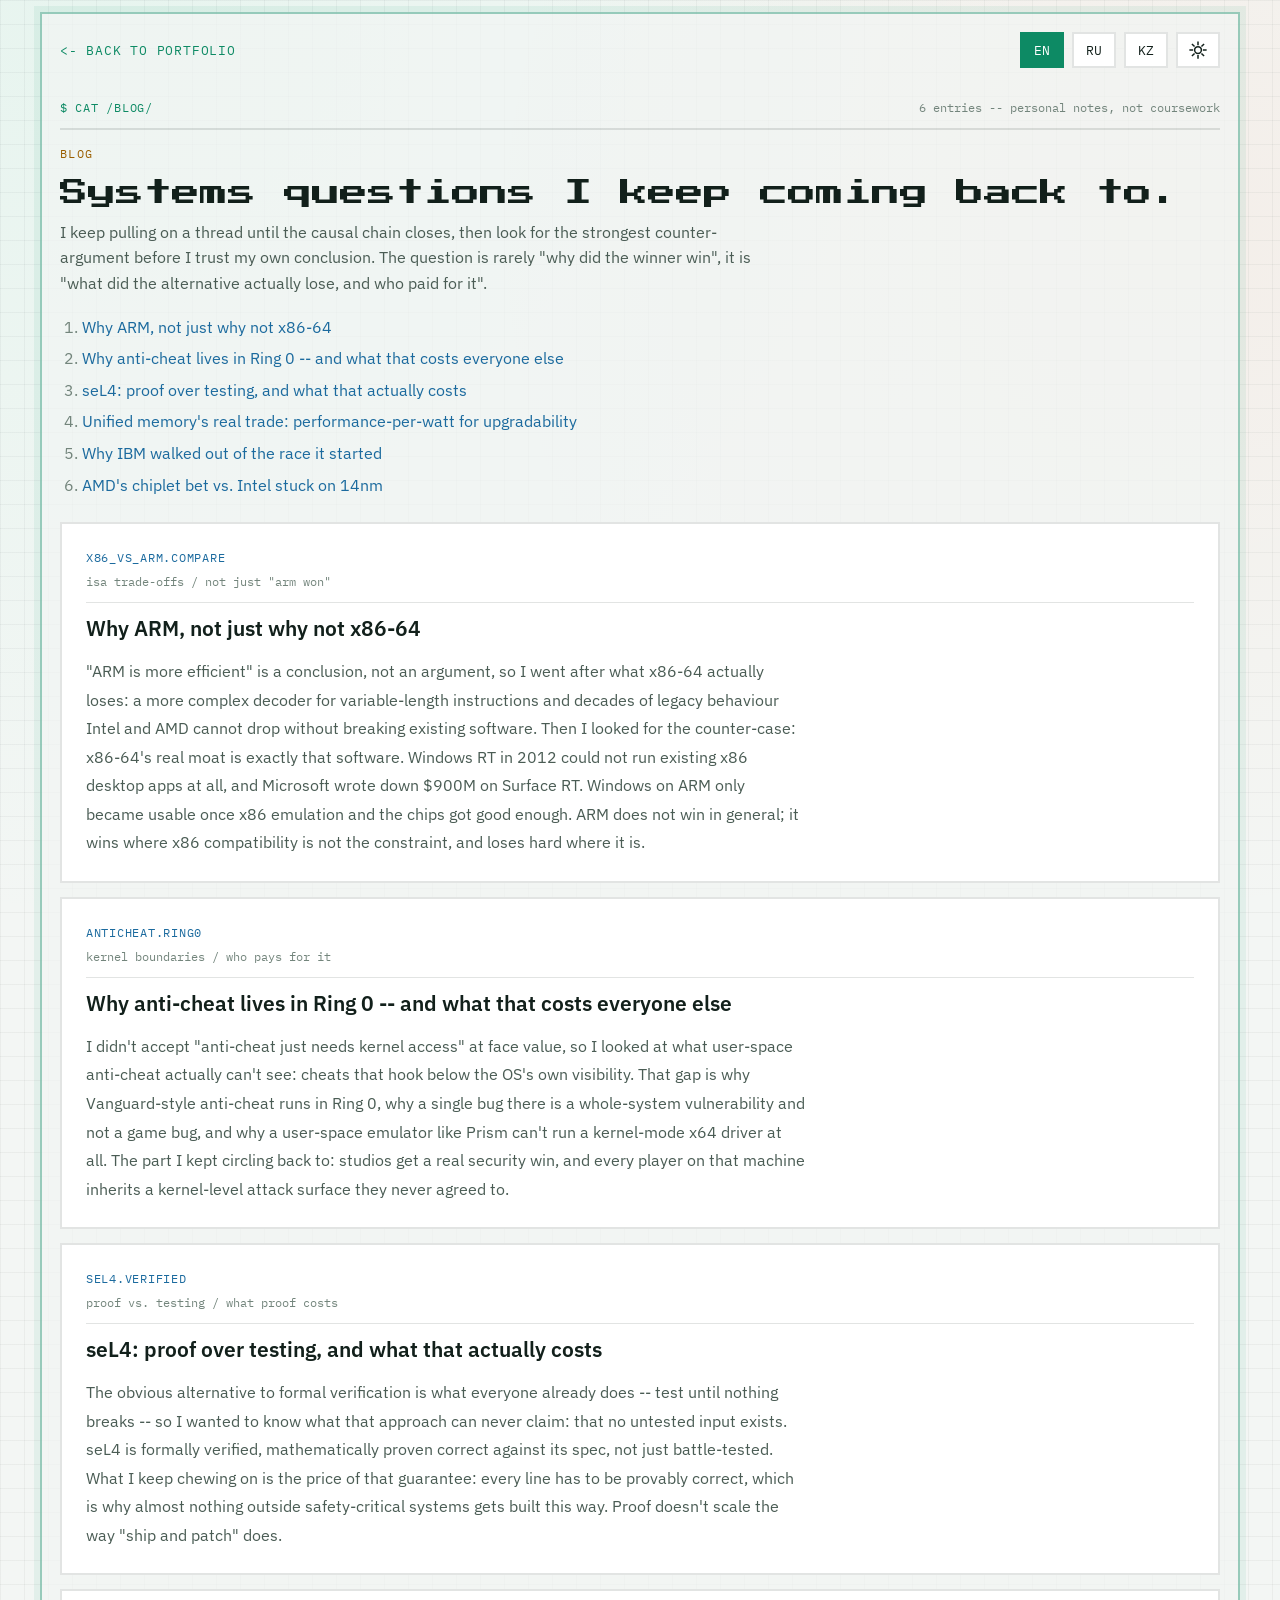
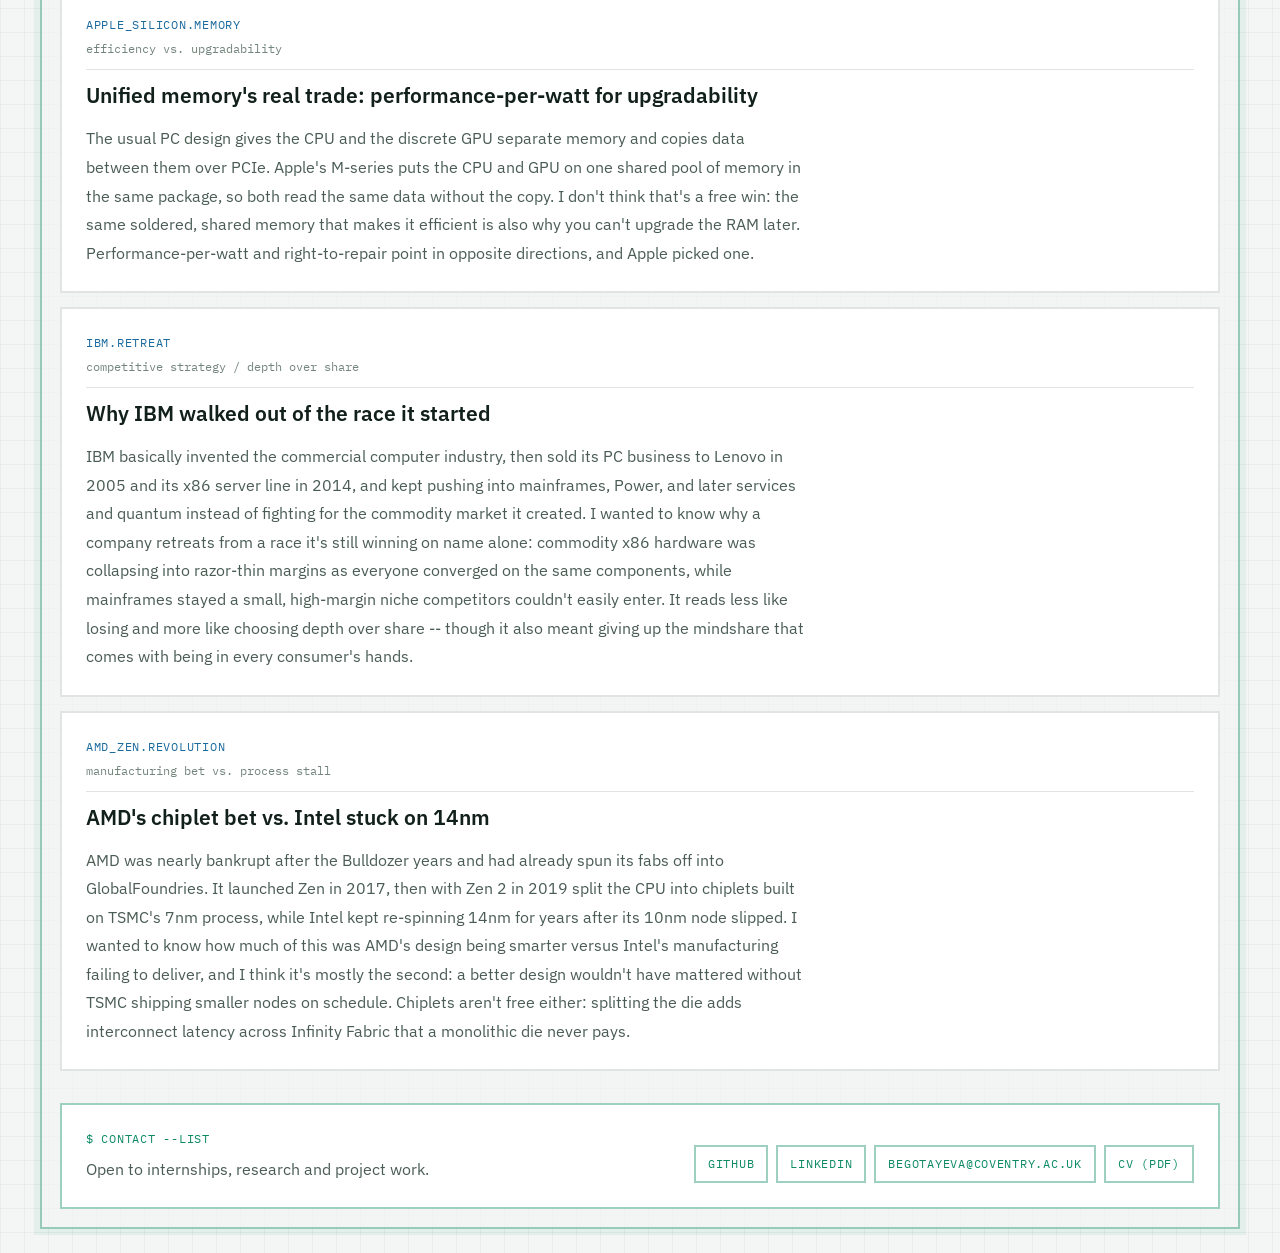
==== commit b8fe1b0b: "Redesign: screenshots, experience and research, light theme, readable text" ====
--- a/blog.html
+++ b/blog.html
@@ -9,7 +9,8 @@
       content="Aidar Begotayev's notes on computer systems: ARM vs x86, anti-cheat in Ring 0, seL4, unified memory, IBM, AMD chiplets."
     />
     <meta name="author" content="Aidar Begotayev" />
-    <meta name="theme-color" content="#0a1116" />
+    <meta name="theme-color" content="#0a1116" media="(prefers-color-scheme: dark)" />
+    <meta name="theme-color" content="#f3f6f4" media="(prefers-color-scheme: light)" />
     <link rel="canonical" href="https://sprinterz5.github.io/portfolio/blog.html" />
     <meta property="og:type" content="website" />
     <meta property="og:url" content="https://sprinterz5.github.io/portfolio/blog.html" />
@@ -24,10 +25,18 @@
       rel="icon"
       href="data:image/svg+xml,%3Csvg xmlns='http://www.w3.org/2000/svg' viewBox='0 0 16 16'%3E%3Crect width='16' height='16' fill='%230a1116'/%3E%3Crect x='2' y='2' width='12' height='12' fill='none' stroke='%237ce7c1' stroke-width='2'/%3E%3Crect x='5' y='5' width='2' height='2' fill='%23ff9169'/%3E%3Crect x='9' y='5' width='2' height='2' fill='%2387d8ff'/%3E%3Crect x='5' y='9' width='6' height='2' fill='%23ffd28d'/%3E%3C/svg%3E"
     />
+    <script>
+      // Apply the saved theme before the first paint.
+      document.documentElement.classList.add("js");
+      try {
+        const saved = localStorage.getItem("portfolio-theme");
+        if (saved) document.documentElement.dataset.theme = saved;
+      } catch {}
+    </script>
     <link rel="preconnect" href="https://fonts.googleapis.com" />
     <link rel="preconnect" href="https://fonts.gstatic.com" crossorigin />
     <link
-      href="https://fonts.googleapis.com/css2?family=IBM+Plex+Mono:wght@400;500;700&family=Press+Start+2P&display=swap"
+      href="https://fonts.googleapis.com/css2?family=IBM+Plex+Mono:wght@400;500;700&family=IBM+Plex+Sans:wght@400;500;600;700&family=Press+Start+2P&display=swap"
       rel="stylesheet"
     />
     <link rel="stylesheet" href="v-1.css" />
@@ -36,13 +45,17 @@
   <body class="blog-page">
     <div class="pixel-frame">
       <header class="topbar">
-        <div class="topbar-copy">
-          <a class="back-link" href="./" data-i18n="blog_back">&lt;- back to portfolio</a>
-        </div>
-        <div class="lang-switcher" aria-label="Language switcher">
-          <button class="lang-btn is-active" type="button" data-lang="en">EN</button>
-          <button class="lang-btn" type="button" data-lang="ru">RU</button>
-          <button class="lang-btn" type="button" data-lang="kz">KZ</button>
+        <a class="back-link" href="./" data-i18n="blog_back">&lt;- back to portfolio</a>
+        <div class="topbar-tools">
+          <div class="lang-switcher" aria-label="Language switcher">
+            <button class="lang-btn is-active" type="button" data-lang="en">EN</button>
+            <button class="lang-btn" type="button" data-lang="ru">RU</button>
+            <button class="lang-btn" type="button" data-lang="kz">KZ</button>
+          </div>
+          <button class="theme-btn" type="button" aria-label="Switch light or dark theme">
+            <svg class="icon-sun" viewBox="0 0 24 24" aria-hidden="true"><circle cx="12" cy="12" r="4.5"/><path d="M12 1.5v3M12 19.5v3M1.5 12h3M19.5 12h3M4.6 4.6l2.1 2.1M17.3 17.3l2.1 2.1M4.6 19.4l2.1-2.1M17.3 6.7l2.1-2.1"/></svg>
+            <svg class="icon-moon" viewBox="0 0 24 24" aria-hidden="true"><path d="M20 14.5A8.5 8.5 0 1 1 9.5 4a7 7 0 0 0 10.5 10.5z"/></svg>
+          </button>
         </div>
       </header>
 
--- a/v-1.css
+++ b/v-1.css
@@ -1,159 +1,244 @@
+/* Tokens: dark is the default look, light follows the system or the toggle. */
 :root {
+  color-scheme: dark;
   --bg: #0a1116;
+  --bg-deep: #060c10;
   --panel: #111a20;
-  --panel-bright: #172229;
+  --panel-2: #162127;
   --text: #edf6f1;
-  --muted: #a7bbb0;
+  --muted: #a3b6ac;
+  --faint: #6f847a;
   --mint: #7ce7c1;
+  --mint-ink: #081015;
   --sky: #87d8ff;
   --sand: #ffd28d;
   --coral: #ff9169;
-  --line: rgba(255, 255, 255, 0.12);
+  --line: rgba(255, 255, 255, 0.1);
+  --line-strong: rgba(124, 231, 193, 0.32);
+  --mint-soft: rgba(124, 231, 193, 0.08);
+  --grid: rgba(255, 255, 255, 0.025);
+  --shadow: 0 18px 40px rgba(0, 0, 0, 0.28);
+  --thumb-bg: #0d161b;
+  --sans: "IBM Plex Sans", system-ui, sans-serif;
+  --mono: "IBM Plex Mono", ui-monospace, monospace;
+  --pixel: "Press Start 2P", var(--mono);
+}
+
+@media (prefers-color-scheme: light) {
+  :root:not([data-theme="dark"]) {
+    color-scheme: light;
+    --bg: #f3f6f4;
+    --bg-deep: #e8eeea;
+    --panel: #ffffff;
+    --panel-2: #f7faf8;
+    --text: #12201b;
+    --muted: #4a5c54;
+    --faint: #73857c;
+    --mint: #0d8a64;
+    --mint-ink: #ffffff;
+    --sky: #1b6a9e;
+    --sand: #9a5f00;
+    --coral: #c4502a;
+    --line: rgba(18, 32, 27, 0.12);
+    --line-strong: rgba(13, 138, 100, 0.4);
+    --mint-soft: rgba(13, 138, 100, 0.07);
+    --grid: rgba(18, 32, 27, 0.045);
+    --shadow: 0 14px 34px rgba(18, 32, 27, 0.1);
+    --thumb-bg: #e9efec;
+  }
+}
+
+:root[data-theme="light"] {
+  color-scheme: light;
+  --bg: #f3f6f4;
+  --bg-deep: #e8eeea;
+  --panel: #ffffff;
+  --panel-2: #f7faf8;
+  --text: #12201b;
+  --muted: #4a5c54;
+  --faint: #73857c;
+  --mint: #0d8a64;
+  --mint-ink: #ffffff;
+  --sky: #1b6a9e;
+  --sand: #9a5f00;
+  --coral: #c4502a;
+  --line: rgba(18, 32, 27, 0.12);
+  --line-strong: rgba(13, 138, 100, 0.4);
+  --mint-soft: rgba(13, 138, 100, 0.07);
+  --grid: rgba(18, 32, 27, 0.045);
+  --shadow: 0 14px 34px rgba(18, 32, 27, 0.1);
+  --thumb-bg: #e9efec;
 }
 
 * {
   box-sizing: border-box;
+}
+
+html {
+  scroll-padding-top: 76px;
 }
 
 body {
   margin: 0;
   min-height: 100vh;
   color: var(--text);
-  font-family: "IBM Plex Mono", monospace;
-  background:
-    linear-gradient(rgba(255, 255, 255, 0.025) 1px, transparent 1px),
-    linear-gradient(90deg, rgba(255, 255, 255, 0.025) 1px, transparent 1px),
-    radial-gradient(circle at top left, rgba(124, 231, 193, 0.14), transparent 22%),
-    radial-gradient(circle at 80% 12%, rgba(255, 145, 105, 0.12), transparent 18%),
-    linear-gradient(180deg, #081015, #0a1116 45%, #060c10);
-  background-size: 24px 24px, 24px 24px, auto, auto, auto;
+  font-family: var(--sans);
+  font-size: 16px;
+  line-height: 1.6;
+  background-color: var(--bg);
+  background-image:
+    linear-gradient(var(--grid) 1px, transparent 1px),
+    linear-gradient(90deg, var(--grid) 1px, transparent 1px),
+    radial-gradient(circle at 8% 0%, rgba(124, 231, 193, 0.1), transparent 30%),
+    radial-gradient(circle at 92% 8%, rgba(255, 145, 105, 0.08), transparent 24%);
+  background-size: 24px 24px, 24px 24px, auto, auto;
 }
 
 body.modal-open {
   overflow: hidden;
 }
 
-body::before,
-body::after {
-  content: "";
-  position: fixed;
-  pointer-events: none;
-  z-index: 0;
-}
-
-body::before {
-  inset: 24px auto auto 24px;
-  width: 120px;
-  height: 120px;
-  border: 2px solid rgba(124, 231, 193, 0.1);
-  box-shadow:
-    24px 24px 0 -2px rgba(135, 216, 255, 0.08),
-    48px 48px 0 -2px rgba(255, 145, 105, 0.08);
-}
-
-body::after {
-  right: 26px;
-  bottom: 26px;
-  width: 140px;
-  height: 140px;
-  background:
-    linear-gradient(rgba(255, 210, 141, 0.08), rgba(255, 210, 141, 0.08)),
-    linear-gradient(90deg, rgba(255, 210, 141, 0.08), rgba(255, 210, 141, 0.08));
-  background-size: 100% 2px, 2px 100%;
-  background-repeat: no-repeat;
-  background-position: center;
-  opacity: 0.7;
-}
-
+img {
+  max-width: 100%;
+  display: block;
+}
+
+a {
+  color: inherit;
+}
+
+h1,
+h2,
+h3 {
+  margin: 0;
+  line-height: 1.2;
+}
+
+h1,
+h2 {
+  font-family: var(--pixel);
+  font-weight: 400;
+}
+
+h1 {
+  margin-top: 14px;
+  font-size: clamp(1.5rem, 2.6vw, 2.5rem);
+  line-height: 1.3;
+}
+
+h2 {
+  font-size: clamp(1.05rem, 1.8vw, 1.6rem);
+  line-height: 1.45;
+}
+
+h3 {
+  font-size: 1.12rem;
+  font-weight: 600;
+}
+
+:focus-visible {
+  outline: 2px solid var(--sky);
+  outline-offset: 3px;
+}
+
+/* Frame and top bar */
 .pixel-frame {
-  position: relative;
-  z-index: 1;
-  width: min(1220px, calc(100vw - 24px));
-  margin: 12px auto;
+  width: min(1200px, calc(100vw - 24px));
+  margin: 12px auto 24px;
   padding: 18px;
-  border: 2px solid rgba(124, 231, 193, 0.42);
-  box-shadow:
-    0 0 0 6px rgba(124, 231, 193, 0.06),
-    0 0 48px rgba(135, 216, 255, 0.08);
+  border: 2px solid var(--line-strong);
+  background: color-mix(in srgb, var(--bg) 70%, transparent);
+  box-shadow: 0 0 0 6px var(--mint-soft);
 }
 
 .topbar {
-  display: grid;
-  grid-template-columns: 1fr auto;
+  display: flex;
   align-items: center;
+  justify-content: space-between;
   gap: 12px;
-  margin-bottom: 18px;
   padding-bottom: 12px;
-  border-bottom: 2px solid rgba(255, 255, 255, 0.08);
-}
-
-.topbar-copy {
-  display: grid;
-  gap: 6px;
-}
-
-.back-link,
-.top-label,
-.eyebrow,
-.card-kicker,
-.project-tag {
-  text-transform: uppercase;
-  letter-spacing: 0.12em;
-  font-size: 0.78rem;
-}
-
-.back-link {
+}
+
+.brand {
+  font-family: var(--mono);
+  font-weight: 700;
+  font-size: 0.95rem;
   color: var(--mint);
   text-decoration: none;
-}
-
-.top-label,
-.card-kicker,
-.project-tag {
-  color: var(--sand);
-}
-
-.topbar-name,
-.footer-copy {
-  margin: 0;
-  color: var(--muted);
-  font-size: 0.86rem;
-}
-
-.topbar-name {
-  text-transform: uppercase;
-  letter-spacing: 0.1em;
-  font-size: 0.72rem;
-}
-
+  letter-spacing: 0.04em;
+}
+
+.brand span {
+  color: var(--faint);
+  font-weight: 400;
+}
+
+.topbar-tools,
 .lang-switcher {
   display: inline-flex;
+  align-items: center;
   gap: 8px;
 }
 
-.lang-btn {
-  min-width: 48px;
-  padding: 8px 10px;
-  border: 2px solid rgba(255, 255, 255, 0.14);
-  background: rgba(255, 255, 255, 0.03);
+.lang-btn,
+.theme-btn {
+  min-width: 44px;
+  height: 36px;
+  padding: 0 10px;
+  border: 2px solid var(--line);
+  background: var(--panel);
   color: var(--text);
-  font-family: "IBM Plex Mono", monospace;
+  font-family: var(--mono);
+  font-size: 0.8rem;
   cursor: pointer;
-  transition:
-    transform 0.18s ease,
-    border-color 0.18s ease,
-    background-color 0.18s ease;
+  transition: border-color 0.18s ease, background-color 0.18s ease;
+}
+
+.lang-btn:hover,
+.theme-btn:hover {
+  border-color: var(--line-strong);
 }
 
 .lang-btn.is-active {
   border-color: var(--mint);
-  color: #081015;
   background: var(--mint);
-}
-
-.lang-btn:hover {
-  transform: translateY(-1px);
-  border-color: rgba(124, 231, 193, 0.45);
+  color: var(--mint-ink);
+}
+
+.theme-btn {
+  display: inline-grid;
+  place-items: center;
+}
+
+.theme-btn svg {
+  width: 18px;
+  height: 18px;
+  fill: none;
+  stroke: currentColor;
+  stroke-width: 2;
+  stroke-linecap: square;
+}
+
+.icon-sun {
+  display: none;
+}
+
+:root[data-theme="light"] .icon-sun {
+  display: block;
+}
+
+:root[data-theme="light"] .icon-moon {
+  display: none;
+}
+
+@media (prefers-color-scheme: light) {
+  :root:not([data-theme="dark"]) .icon-sun {
+    display: block;
+  }
+
+  :root:not([data-theme="dark"]) .icon-moon {
+    display: none;
+  }
 }
 
 .section-nav {
@@ -161,81 +246,168 @@
   top: 0;
   z-index: 20;
   display: flex;
-  flex-wrap: wrap;
   align-items: center;
   gap: 8px;
-  margin-bottom: 18px;
-  padding: 10px 0;
-  background: linear-gradient(180deg, #0a1116 82%, rgba(10, 17, 22, 0));
-  border-bottom: 2px solid rgba(255, 255, 255, 0.08);
+  margin: 0 -18px 18px;
+  padding: 10px 18px;
+  overflow-x: auto;
+  scrollbar-width: none;
+  background: var(--bg);
+  border-top: 2px solid var(--line);
+  border-bottom: 2px solid var(--line);
+}
+
+.section-nav::-webkit-scrollbar {
+  display: none;
 }
 
 .nav-prompt {
   color: var(--mint);
-  font-size: 0.74rem;
-  letter-spacing: 0.08em;
+  font-family: var(--mono);
+  font-size: 0.78rem;
+}
+
+.nav-link {
+  flex: 0 0 auto;
+  padding: 6px 10px;
+  border: 2px solid transparent;
+  color: var(--muted);
+  text-decoration: none;
+  font-family: var(--mono);
+  font-size: 0.78rem;
+  letter-spacing: 0.06em;
   text-transform: uppercase;
-}
-
-.nav-link {
-  padding: 6px 10px;
-  border: 2px solid rgba(124, 231, 193, 0.2);
-  background: rgba(255, 255, 255, 0.02);
-  color: var(--text);
-  text-decoration: none;
-  font-size: 0.74rem;
-  letter-spacing: 0.08em;
+  transition: color 0.18s ease, border-color 0.18s ease;
+}
+
+.nav-link:hover {
+  color: var(--mint);
+  border-color: var(--line-strong);
+}
+
+/* Shared small text */
+.command,
+.file-name,
+.file-status,
+.section-note,
+.card-kicker,
+.project-tag,
+.eyebrow,
+.card-action,
+.tl-date,
+.exp-col-title {
+  margin: 0;
+  font-family: var(--mono);
+}
+
+.command {
+  color: var(--mint);
+  font-size: 0.78rem;
+  letter-spacing: 0.06em;
   text-transform: uppercase;
-  transition:
-    transform 0.18s ease,
-    border-color 0.18s ease,
-    color 0.18s ease,
-    background-color 0.18s ease;
-}
-
-.nav-link:hover {
-  transform: translateY(-1px);
-  border-color: var(--mint);
-  color: var(--mint);
-}
-
-.nav-link:focus-visible {
-  outline: 2px solid var(--sky);
-  outline-offset: 3px;
-}
-
-.hero,
-.timeline-grid,
-.project-grid,
-.highlight-grid,
-.env-grid,
-.study-grid {
-  display: grid;
-  gap: 14px;
-}
-
-.hero {
-  grid-template-columns: minmax(0, 1.25fr) minmax(280px, 0.85fr);
-  align-items: start;
-}
-
+}
+
+.file-name {
+  color: var(--sky);
+  font-size: 0.78rem;
+  letter-spacing: 0.06em;
+  text-transform: uppercase;
+}
+
+.file-status,
+.section-note {
+  color: var(--faint);
+  font-size: 0.78rem;
+}
+
+.card-kicker,
+.project-tag,
+.eyebrow {
+  color: var(--sand);
+  font-size: 0.75rem;
+  letter-spacing: 0.12em;
+  text-transform: uppercase;
+}
+
+.card-action {
+  margin-top: 14px;
+  color: var(--sand);
+  font-size: 0.72rem;
+  letter-spacing: 0.1em;
+  text-transform: uppercase;
+}
+
+.card-action::after {
+  content: " ->";
+}
+
+.card-copy,
+.lead,
+.stat-label,
+.tl-copy,
+.footer-copy,
+.modal-intro,
+.section-intro {
+  color: var(--muted);
+}
+
+.card-copy {
+  margin: 10px 0 0;
+  font-size: 0.95rem;
+}
+
+/* Cards */
 .hero-copy,
+.links-card,
 .portrait-card,
 .terminal-card,
-.signal-card,
 .panel,
-.project-card {
+.feature-card,
+.project-card,
+.mini-card,
+.post-card,
+.exp-col {
+  border: 2px solid var(--line);
+  background: var(--panel);
+}
+
+.panel,
+.mini-card,
+.post-card {
   padding: 18px;
-  border: 2px solid var(--line);
-  background: linear-gradient(180deg, rgba(23, 34, 41, 0.94), rgba(12, 18, 23, 0.98));
-  transition:
-    transform 0.22s ease,
-    border-color 0.22s ease,
-    box-shadow 0.22s ease;
-}
-
-.modal-trigger {
-  width: 100%;
+}
+
+.panel h3,
+.mini-card h3,
+.post-card h3 {
+  margin-top: 8px;
+}
+
+.panel-accent {
+  border-color: color-mix(in srgb, var(--sky) 28%, transparent);
+}
+
+.stat-card,
+.project-card,
+.mini-card,
+.post-card,
+.feature-card,
+.panel {
+  transition: transform 0.2s ease, border-color 0.2s ease, box-shadow 0.2s ease;
+}
+
+.stat-card:hover,
+.project-card:hover,
+.mini-card:hover,
+.post-card:hover,
+.feature-card:hover {
+  transform: translateY(-2px);
+  border-color: var(--line-strong);
+  box-shadow: var(--shadow);
+}
+
+.modal-trigger,
+.mini-card {
   color: inherit;
   font: inherit;
   text-align: left;
@@ -243,63 +415,17 @@
   appearance: none;
 }
 
-.portrait-card:hover,
-.terminal-card:hover,
-.signal-card:hover,
-.panel:hover,
-.project-card:hover,
-.stat-card:hover {
-  transform: translateY(-2px);
-  border-color: rgba(124, 231, 193, 0.22);
-  box-shadow: 0 18px 36px rgba(0, 0, 0, 0.16);
-}
-
-.modal-trigger:focus-visible,
-.modal-close:focus-visible,
-.lang-btn:focus-visible,
-.stat-card:focus-visible {
-  outline: 2px solid var(--sky);
-  outline-offset: 3px;
-}
-
-.panel-accent {
-  border-color: rgba(135, 216, 255, 0.22);
-  background:
-    linear-gradient(180deg, rgba(135, 216, 255, 0.06), rgba(255, 145, 105, 0.04)),
-    linear-gradient(180deg, rgba(23, 34, 41, 0.94), rgba(12, 18, 23, 0.98));
+/* Hero */
+.hero {
+  display: grid;
+  grid-template-columns: minmax(0, 1.25fr) minmax(300px, 0.85fr);
+  gap: 14px;
+  align-items: start;
 }
 
 .hero-copy {
   position: relative;
-}
-
-.boot-block {
-  display: grid;
-  gap: 6px;
-  padding-bottom: 14px;
-  margin-bottom: 14px;
-  border-bottom: 2px solid rgba(255, 255, 255, 0.08);
-}
-
-.sys-line,
-.section-note,
-.file-status,
-.command {
-  margin: 0;
-  color: var(--muted);
-  font-size: 0.78rem;
-  line-height: 1.65;
-}
-
-.sys-line,
-.file-name,
-.command {
-  letter-spacing: 0.08em;
-  text-transform: uppercase;
-}
-
-.command {
-  color: var(--mint);
+  padding: 22px;
 }
 
 .hero-copy::after {
@@ -307,41 +433,40 @@
   position: absolute;
   right: 18px;
   top: 18px;
-  width: 14px;
-  height: 14px;
+  width: 12px;
+  height: 12px;
   background: var(--coral);
   box-shadow: 18px 0 0 var(--sky), 36px 0 0 var(--sand);
-}
-
-h1,
-h2,
-h3 {
-  margin: 0;
-  line-height: 1.15;
-}
-
-h1,
-h2 {
-  font-family: "Press Start 2P", cursive;
-}
-
-h1 {
-  margin-top: 14px;
-  font-size: clamp(1.5rem, 2.6vw, 2.5rem);
-  line-height: 1.3;
+  transform: translateX(-36px);
 }
 
 .hero .eyebrow {
-  margin: 12px 0 0;
-  color: var(--sand);
+  margin-top: 12px;
 }
 
 .lead {
   max-width: 54ch;
-  margin-top: 14px;
+  margin: 14px 0 0;
+  font-size: 1.08rem;
+}
+
+.fact-list {
+  display: flex;
+  flex-wrap: wrap;
+  gap: 6px;
+  margin: 16px 0 0;
+  padding: 0;
+  list-style: none;
+}
+
+.fact-list li,
+.chips li {
+  padding: 3px 9px;
+  border: 1px solid var(--line);
+  background: var(--panel-2);
   color: var(--muted);
-  line-height: 1.8;
-  font-size: 0.94rem;
+  font-family: var(--mono);
+  font-size: 0.76rem;
 }
 
 .stat-grid {
@@ -352,60 +477,30 @@
 }
 
 .stat-card {
-  position: relative;
   display: block;
   padding: 16px;
-  border: 2px solid rgba(124, 231, 193, 0.16);
-  background: rgba(255, 255, 255, 0.02);
+  border: 2px solid var(--line);
+  background: var(--panel-2);
   color: inherit;
   text-decoration: none;
-  transition:
-    transform 0.22s ease,
-    border-color 0.22s ease,
-    box-shadow 0.22s ease;
 }
 
 .stat-value {
   margin: 0;
-  color: var(--text);
-  font-family: "Press Start 2P", cursive;
-  font-size: clamp(0.9rem, 1.8vw, 1.45rem);
+  font-family: var(--pixel);
+  font-size: clamp(0.95rem, 1.6vw, 1.35rem);
   line-height: 1.5;
 }
 
-.card-action,
-.project-open {
-  margin: 14px 0 0;
-  color: var(--sand);
-  text-transform: uppercase;
-  letter-spacing: 0.12em;
-  font-size: 0.7rem;
-}
-
-.stat-card:hover .card-action,
-.project-card:hover .project-open {
-  color: var(--mint);
-}
-
-.card-action::after,
-.project-open::after {
-  content: " ->";
-}
-
-.stat-label,
-.terminal-line,
-.panel p,
-.project-card p {
-  margin: 12px 0 0;
-  color: var(--muted);
-  line-height: 1.8;
+.stat-label {
+  margin: 8px 0 0;
   font-size: 0.92rem;
+  line-height: 1.5;
 }
 
 .hero-side {
   display: grid;
   gap: 14px;
-  align-content: start;
 }
 
 .hero-top {
@@ -419,8 +514,7 @@
   align-content: start;
   gap: 8px;
   padding: 16px;
-  border: 2px solid rgba(124, 231, 193, 0.3);
-  background: linear-gradient(180deg, rgba(23, 34, 41, 0.94), rgba(12, 18, 23, 0.98));
+  border-color: var(--line-strong);
 }
 
 .links-card .command {
@@ -431,150 +525,171 @@
   display: grid;
   gap: 2px;
   padding: 9px 12px;
-  border: 2px solid rgba(124, 231, 193, 0.28);
-  background: rgba(124, 231, 193, 0.05);
-  color: var(--text);
+  border: 2px solid var(--line);
+  background: var(--mint-soft);
   text-decoration: none;
-  transition:
-    transform 0.18s ease,
-    border-color 0.18s ease,
-    background-color 0.18s ease;
+  transition: transform 0.18s ease, border-color 0.18s ease;
 }
 
 .big-link:first-of-type {
   border-color: var(--mint);
-  background: rgba(124, 231, 193, 0.12);
 }
 
 .big-link:hover {
   transform: translateY(-1px);
   border-color: var(--mint);
-  background: rgba(124, 231, 193, 0.16);
-}
-
-.big-link:focus-visible {
-  outline: 2px solid var(--sky);
-  outline-offset: 3px;
 }
 
 .big-link-name {
+  display: inline-flex;
+  align-items: center;
+  gap: 8px;
   color: var(--mint);
-  font-size: 0.95rem;
+  font-family: var(--mono);
+  font-size: 0.92rem;
   font-weight: 700;
-  letter-spacing: 0.08em;
+  letter-spacing: 0.06em;
   text-transform: uppercase;
 }
 
 .big-link-name::after {
-  content: " ->";
+  content: "->";
+  margin-left: auto;
+  font-weight: 400;
+}
+
+.icon {
+  width: 16px;
+  height: 16px;
+  flex: none;
+  fill: none;
+  stroke: currentColor;
+  stroke-width: 2;
+}
+
+.icon-fill {
+  fill: currentColor;
+  stroke: none;
 }
 
 .big-link-hint {
-  color: var(--muted);
+  color: var(--faint);
+  font-family: var(--mono);
   font-size: 0.74rem;
   overflow-wrap: anywhere;
 }
 
 .portrait-card {
-  justify-self: end;
-  width: 100%;
   position: relative;
   overflow: hidden;
-  padding: 0;
-  height: 100%;
   min-height: 236px;
 }
 
-.portrait-card::before {
-  content: "portrait.dat";
-  position: absolute;
-  left: 10px;
-  top: 10px;
-  z-index: 2;
-  padding: 4px 6px;
-  background: rgba(10, 17, 22, 0.72);
-  color: var(--sand);
-  font-size: 0.5rem;
-  letter-spacing: 0.08em;
-  text-transform: uppercase;
-}
-
 .portrait-image {
-  display: block;
   width: 100%;
   height: 100%;
-  min-height: 236px;
   object-fit: cover;
   object-position: center 20%;
-  filter: saturate(0.95) contrast(1.03);
 }
 
 .terminal-card {
-  min-height: 100%;
+  padding: 16px 18px;
 }
 
 .terminal-line {
+  margin: 10px 0 0;
   color: var(--sky);
-}
-
+  font-family: var(--mono);
+  font-size: 0.86rem;
+  line-height: 1.55;
+}
+
+/* Sections */
 .section {
-  margin-top: 18px;
-  scroll-margin-top: 72px;
+  margin-top: 56px;
 }
 
 .section-terminal {
   display: flex;
   flex-wrap: wrap;
-  align-items: center;
+  align-items: baseline;
   justify-content: space-between;
-  gap: 8px 18px;
-  margin-bottom: 10px;
+  gap: 6px 18px;
+  padding-bottom: 10px;
+  margin-bottom: 14px;
+  border-bottom: 2px solid var(--line);
+}
+
+.section-num {
+  margin-right: 8px;
+  padding: 1px 6px;
+  background: var(--mint);
+  color: var(--mint-ink);
 }
 
 .section-head {
   display: grid;
   gap: 8px;
-  margin-bottom: 14px;
+  margin-bottom: 18px;
 }
 
 .section-intro {
+  max-width: 70ch;
   margin: 0;
-  max-width: 70ch;
-  color: var(--muted);
-  line-height: 1.8;
-  font-size: 0.92rem;
-}
-
-h2 {
-  font-size: clamp(1.18rem, 2vw, 1.85rem);
-}
-
-.timeline-grid {
-  grid-template-columns: repeat(3, minmax(0, 1fr));
-}
-
-.highlight-grid,
-.env-grid,
-.study-grid {
-  grid-template-columns: repeat(2, minmax(0, 1fr));
-}
-
-.project-grid {
-  grid-template-columns: repeat(2, minmax(0, 1fr));
-}
-
-.project-card {
-  display: block;
-}
-
-.project-wide {
-  grid-column: 1 / -1;
-}
-
-.env-grid-three {
-  grid-template-columns: repeat(3, minmax(0, 1fr));
-}
-
+}
+
+/* Projects */
+.feature-card {
+  display: grid;
+  grid-template-columns: minmax(0, 0.9fr) minmax(0, 1.1fr);
+  border-color: color-mix(in srgb, var(--coral) 35%, transparent);
+  overflow: hidden;
+}
+
+.feature-copy {
+  padding: 22px;
+}
+
+.feature-copy h3 {
+  margin-top: 6px;
+  font-family: var(--pixel);
+  font-weight: 400;
+  font-size: 1.3rem;
+}
+
+.feature-shot {
+  margin: 0;
+  display: grid;
+  place-items: center;
+  padding: 20px;
+  background: var(--thumb-bg);
+  border-left: 2px solid var(--line);
+}
+
+.feature-shot img {
+  width: 100%;
+  height: auto;
+  border: 1px solid var(--line);
+}
+
+.file-meta {
+  display: grid;
+  gap: 4px;
+  padding-bottom: 10px;
+  margin-bottom: 12px;
+  border-bottom: 1px solid var(--line);
+}
+
+.chips {
+  display: flex;
+  flex-wrap: wrap;
+  gap: 6px;
+  margin: 14px 0 0;
+  padding: 0;
+  list-style: none;
+}
+
+.card-actions,
 .contact-row {
   display: flex;
   flex-wrap: wrap;
@@ -582,103 +697,342 @@
   margin-top: 16px;
 }
 
-.contact-link,
-.inline-link {
+.action-btn {
+  display: inline-flex;
+  align-items: center;
+  min-height: 38px;
+  padding: 7px 12px;
+  border: 2px solid var(--line-strong);
+  background: transparent;
   color: var(--mint);
+  font-family: var(--mono);
+  font-size: 0.78rem;
+  letter-spacing: 0.06em;
+  text-transform: uppercase;
   text-decoration: none;
+  cursor: pointer;
+  transition: background-color 0.18s ease, border-color 0.18s ease, color 0.18s ease;
+}
+
+.action-btn:hover {
+  border-color: var(--mint);
+  background: var(--mint-soft);
+}
+
+.action-primary {
+  border-color: var(--mint);
+  background: var(--mint);
+  color: var(--mint-ink);
+}
+
+.action-primary:hover {
+  background: color-mix(in srgb, var(--mint) 85%, var(--text));
+}
+
+.project-grid {
+  display: grid;
+  grid-template-columns: repeat(3, minmax(0, 1fr));
+  gap: 14px;
+  margin-top: 14px;
+}
+
+.project-card {
+  display: flex;
+  flex-direction: column;
+  overflow: hidden;
+}
+
+.project-thumb {
+  height: 190px;
+  overflow: hidden;
+  background: var(--thumb-bg);
+  border-bottom: 2px solid var(--line);
+}
+
+.project-thumb img {
+  width: 100%;
+  height: 100%;
+  object-fit: cover;
+}
+
+.thumb-logo {
+  display: grid;
+  place-items: center;
+  background: #ffffff;
+}
+
+.thumb-logo img {
+  width: 132px;
+  height: 132px;
+  object-fit: contain;
+}
+
+.thumb-pair {
+  display: grid;
+  grid-template-columns: 1fr 1fr;
+  gap: 10px;
+  padding: 12px 18px 0;
+}
+
+.thumb-pair img,
+.thumb-phone img {
+  object-position: top;
+  border: 1px solid var(--line);
+}
+
+.thumb-phone {
+  display: grid;
+  justify-items: center;
+  padding: 12px 18px 0;
+}
+
+.thumb-phone img {
+  width: 46%;
+}
+
+.thumb-wide img {
+  object-position: left top;
+}
+
+.thumb-term {
+  display: flex;
+  align-items: center;
+  padding: 14px 16px;
+  background: #0b1317;
+}
+
+.thumb-term pre {
+  margin: 0;
+  color: #d7e6de;
+  font-family: var(--mono);
+  font-size: 0.76rem;
+  line-height: 1.6;
+  white-space: pre-wrap;
+}
+
+.t-prompt,
+.t-ok {
+  color: #7ce7c1;
+}
+
+.t-dim {
+  color: #7b9188;
+}
+
+.t-r { color: #ff6b6b; }
+.t-o { color: #ff9f43; }
+.t-y { color: #ffd166; }
+.t-g { color: #6ee7a8; }
+.t-b { color: #74b9ff; }
+.t-v { color: #b18cff; }
+
+.project-body {
+  display: flex;
+  flex: 1;
+  flex-direction: column;
+  padding: 18px;
+}
+
+.project-body h3 {
+  margin-top: 6px;
+}
+
+.project-body .card-actions {
+  margin-top: auto;
+  padding-top: 16px;
+}
+
+.mini-grid,
+.blog-grid {
+  display: grid;
+  grid-template-columns: repeat(2, minmax(0, 1fr));
+  gap: 14px;
+  margin-top: 14px;
+}
+
+.blog-grid {
+  grid-template-columns: repeat(3, minmax(0, 1fr));
+}
+
+.post-card {
+  display: flex;
+  flex-direction: column;
+  text-decoration: none;
+}
+
+.post-card h3 {
+  flex: 1;
+}
+
+/* Experience */
+.exp-grid {
+  display: grid;
+  grid-template-columns: repeat(2, minmax(0, 1fr));
+  gap: 14px;
+}
+
+.exp-col {
+  padding: 20px;
+}
+
+.exp-col-title {
+  color: var(--sand);
+  font-size: 0.78rem;
+  letter-spacing: 0.12em;
+  text-transform: uppercase;
+}
+
+.exp-col-title:not(:first-child) {
+  margin-top: 26px;
+}
+
+.timeline {
+  margin: 12px 0 0;
+  padding: 0;
+  list-style: none;
+}
+
+.timeline li {
+  position: relative;
+  padding: 0 0 18px 20px;
+  border-left: 2px solid var(--line);
+}
+
+.timeline li:last-child {
+  padding-bottom: 0;
+}
+
+.timeline li::before {
+  content: "";
+  position: absolute;
+  left: -6px;
+  top: 5px;
+  width: 10px;
+  height: 10px;
+  background: var(--mint);
+}
+
+.tl-date {
+  color: var(--faint);
+  font-size: 0.76rem;
+  letter-spacing: 0.04em;
+}
+
+.timeline h3 {
+  margin-top: 2px;
+  font-size: 1.02rem;
+}
+
+.tl-role {
+  margin: 2px 0 0;
+  color: var(--sky);
+  font-size: 0.9rem;
+}
+
+.tl-copy {
+  margin: 6px 0 0;
+  font-size: 0.93rem;
+}
+
+/* Wins and study */
+.highlight-grid,
+.study-grid {
+  display: grid;
+  grid-template-columns: repeat(4, minmax(0, 1fr));
+  gap: 14px;
+}
+
+.win-rank {
+  margin: 0 0 10px;
+  font-family: var(--pixel);
+  font-size: 1.15rem;
+  color: var(--text);
+}
+
+.win-rank span {
+  margin-left: 4px;
+  font-family: var(--mono);
+  font-size: 0.8rem;
+  color: var(--faint);
+}
+
+.inline-link,
+.text-btn {
+  display: inline-block;
+  color: var(--mint);
+  font-family: var(--mono);
   font-size: 0.78rem;
   letter-spacing: 0.08em;
   text-transform: uppercase;
-}
-
-.contact-link {
-  padding: 7px 10px;
-  border: 2px solid rgba(124, 231, 193, 0.28);
-  background: rgba(124, 231, 193, 0.04);
-  transition:
-    transform 0.18s ease,
-    border-color 0.18s ease,
-    background-color 0.18s ease;
-}
-
-.contact-link:hover {
-  transform: translateY(-1px);
-  border-color: var(--mint);
-  background: rgba(124, 231, 193, 0.1);
+  text-decoration: none;
 }
 
 .inline-link {
-  display: inline-block;
   margin-top: 12px;
 }
 
-.inline-link::after {
+.inline-link::after,
+.text-btn::after {
   content: " ->";
 }
 
-.inline-link:hover {
+.inline-link:hover,
+.text-btn:hover {
   color: var(--sky);
 }
 
-.contact-link:focus-visible,
-.inline-link:focus-visible {
-  outline: 2px solid var(--sky);
-  outline-offset: 3px;
-}
-
-.featured-project {
-  border-color: rgba(255, 145, 105, 0.28);
-  background:
-    linear-gradient(180deg, rgba(255, 145, 105, 0.07), rgba(135, 216, 255, 0.03)),
-    linear-gradient(180deg, rgba(23, 34, 41, 0.94), rgba(12, 18, 23, 0.98));
-}
-
-.file-meta {
-  margin-bottom: 10px;
-}
-
-.deepdive-summary h3 {
-  margin: 0;
-}
-
-.deepdive-fold > p {
-  margin: 0;
-  padding: 0 18px 18px;
-  color: var(--muted);
-  line-height: 1.8;
-  font-size: 0.92rem;
-}
-
-.file-meta {
-  display: grid;
-  gap: 5px;
-  padding-bottom: 10px;
-  margin-bottom: 10px;
-  border-bottom: 2px solid rgba(255, 255, 255, 0.06);
-}
-
-.file-name {
-  margin: 0;
-  color: var(--sky);
-  font-size: 0.78rem;
-}
-
-h3 {
-  font-size: 1.05rem;
-}
-
+.text-btn {
+  margin-top: 16px;
+  padding: 0;
+  border: 0;
+  background: none;
+  cursor: pointer;
+}
+
+/* Footer */
 .site-footer {
   display: flex;
   flex-wrap: wrap;
   align-items: flex-end;
   justify-content: space-between;
-  gap: 10px 18px;
-  scroll-margin-top: 72px;
-  margin-top: 22px;
-  padding-top: 14px;
-  border-top: 2px solid rgba(255, 255, 255, 0.08);
-}
-
+  gap: 18px;
+  margin-top: 56px;
+  padding: 24px;
+  border: 2px solid var(--line-strong);
+  background: var(--panel);
+}
+
+.footer-block h2 {
+  margin-top: 10px;
+}
+
+.footer-copy {
+  margin: 8px 0 0;
+}
+
+.site-footer .contact-row {
+  margin-top: 0;
+}
+
+/* Scroll reveal */
+@media (prefers-reduced-motion: no-preference) {
+  html {
+    scroll-behavior: smooth;
+  }
+
+  .js .reveal {
+    opacity: 0;
+    transform: translateY(14px);
+    transition: opacity 0.5s ease, transform 0.5s ease;
+  }
+
+  .js .reveal.is-visible {
+    opacity: 1;
+    transform: none;
+  }
+}
+
+/* Modal */
 .modal-shell {
   position: fixed;
   inset: 0;
@@ -695,42 +1049,20 @@
 .modal-backdrop {
   position: absolute;
   inset: 0;
-  background:
-    linear-gradient(rgba(8, 16, 21, 0.76), rgba(8, 16, 21, 0.88)),
-    radial-gradient(circle at top, rgba(124, 231, 193, 0.08), transparent 35%);
-  backdrop-filter: blur(8px);
+  background: color-mix(in srgb, var(--bg-deep) 82%, transparent);
+  backdrop-filter: blur(6px);
 }
 
 .modal-panel {
   position: relative;
   z-index: 1;
   width: min(860px, 100%);
-  max-height: min(84vh, 920px);
+  max-height: min(86vh, 920px);
   overflow: auto;
-  padding: 20px;
-  border: 2px solid rgba(124, 231, 193, 0.3);
-  background:
-    linear-gradient(180deg, rgba(135, 216, 255, 0.045), rgba(255, 145, 105, 0.025)),
-    linear-gradient(180deg, rgba(18, 27, 33, 0.98), rgba(8, 13, 17, 0.99));
-  box-shadow:
-    0 24px 64px rgba(0, 0, 0, 0.45),
-    0 0 0 6px rgba(124, 231, 193, 0.05);
-}
-
-.modal-panel::before {
-  content: "";
-  position: absolute;
-  inset: 10px;
-  border: 1px solid rgba(255, 255, 255, 0.05);
-  pointer-events: none;
-}
-
-.modal-topbar,
-.modal-head,
-.modal-group,
-.modal-links {
-  position: relative;
-  z-index: 1;
+  padding: 22px;
+  border: 2px solid var(--line-strong);
+  background: var(--panel);
+  box-shadow: var(--shadow);
 }
 
 .modal-topbar {
@@ -740,14 +1072,15 @@
   gap: 12px;
   padding-bottom: 12px;
   margin-bottom: 14px;
-  border-bottom: 2px solid rgba(255, 255, 255, 0.08);
+  border-bottom: 2px solid var(--line);
 }
 
 .modal-close {
-  border: 2px solid rgba(255, 255, 255, 0.12);
-  background: rgba(255, 255, 255, 0.03);
+  border: 2px solid var(--line);
+  background: transparent;
   color: var(--text);
-  font: inherit;
+  font-family: var(--mono);
+  font-size: 0.78rem;
   text-transform: uppercase;
   letter-spacing: 0.08em;
   padding: 8px 10px;
@@ -762,9 +1095,7 @@
 
 .modal-intro {
   margin: 0;
-  color: var(--muted);
-  line-height: 1.8;
-  max-width: 62ch;
+  max-width: 64ch;
 }
 
 .modal-body {
@@ -772,15 +1103,30 @@
   gap: 12px;
 }
 
-.modal-group {
+.modal-group,
+.modal-links {
   padding: 16px;
-  border: 2px solid rgba(255, 255, 255, 0.08);
-  background: rgba(255, 255, 255, 0.025);
+  border: 2px solid var(--line);
+  background: var(--panel-2);
+}
+
+.modal-links {
+  margin-top: 12px;
+  border-color: var(--line-strong);
+}
+
+.modal-links[hidden] {
+  display: none;
+}
+
+.modal-links .contact-row {
+  margin-top: 0;
 }
 
 .modal-group-title {
   margin: 0 0 12px;
   color: var(--sand);
+  font-family: var(--mono);
   text-transform: uppercase;
   letter-spacing: 0.12em;
   font-size: 0.75rem;
@@ -792,9 +1138,9 @@
 }
 
 .modal-item {
-  padding: 12px 12px 10px;
-  border: 1px solid rgba(255, 255, 255, 0.07);
-  background: rgba(255, 255, 255, 0.02);
+  padding: 12px;
+  border: 1px solid var(--line);
+  background: var(--panel);
 }
 
 .modal-item-title,
@@ -804,112 +1150,153 @@
 }
 
 .modal-item-title {
-  color: var(--text);
-  font-size: 0.95rem;
+  font-weight: 600;
 }
 
 .modal-item-meta {
+  margin-top: 4px;
+  color: var(--sky);
+  font-family: var(--mono);
+  font-size: 0.74rem;
+  letter-spacing: 0.04em;
+  text-transform: uppercase;
+}
+
+.modal-item-copy {
   margin-top: 6px;
+  color: var(--muted);
+  font-size: 0.94rem;
+}
+
+.contact-link {
+  display: inline-flex;
+  align-items: center;
+  min-height: 38px;
+  padding: 7px 12px;
+  border: 2px solid var(--line-strong);
+  color: var(--mint);
+  font-family: var(--mono);
+  font-size: 0.78rem;
+  letter-spacing: 0.06em;
+  text-transform: uppercase;
+  text-decoration: none;
+}
+
+.contact-link:hover {
+  border-color: var(--mint);
+  background: var(--mint-soft);
+}
+
+/* Blog page */
+.back-link {
+  color: var(--mint);
+  font-family: var(--mono);
+  font-size: 0.82rem;
+  letter-spacing: 0.06em;
+  text-transform: uppercase;
+  text-decoration: none;
+}
+
+.blog-head {
+  margin-top: 18px;
+}
+
+.blog-title {
+  margin-top: 4px;
+  font-size: clamp(1.2rem, 2.2vw, 2rem);
+}
+
+.toc {
+  display: grid;
+  gap: 6px;
+  margin: 4px 0 0;
+  padding-left: 22px;
+  color: var(--faint);
+}
+
+.toc-link {
   color: var(--sky);
-  text-transform: uppercase;
-  letter-spacing: 0.08em;
-  font-size: 0.72rem;
-}
-
-.modal-item-copy {
-  margin-top: 8px;
+  text-decoration: none;
+}
+
+.toc-link:hover {
+  color: var(--mint);
+}
+
+.post-list {
+  display: grid;
+  gap: 14px;
+  margin-top: 24px;
+}
+
+.post {
+  padding: 24px;
+}
+
+.post-title {
+  margin: 4px 0 0;
+  font-family: var(--sans);
+  font-size: 1.3rem;
+  font-weight: 600;
+  line-height: 1.35;
+}
+
+.post p:not(.file-name):not(.file-status) {
+  max-width: 72ch;
+  margin: 14px 0 0;
   color: var(--muted);
+  font-size: 1.02rem;
   line-height: 1.75;
-  font-size: 0.9rem;
-}
-
-.modal-links {
-  margin-top: 12px;
-  padding: 16px;
-  border: 2px solid rgba(124, 231, 193, 0.18);
-  background: rgba(124, 231, 193, 0.03);
-}
-
-.modal-links .contact-row {
-  margin-top: 0;
-}
-
-.modal-links[hidden] {
-  display: none;
-}
-
-@media (prefers-reduced-motion: no-preference) {
-  html {
-    scroll-behavior: smooth;
-  }
-}
-
-@media (max-width: 980px) {
-  .topbar,
+}
+
+.blog-page .site-footer {
+  margin-top: 32px;
+}
+
+/* Responsive */
+@media (max-width: 1080px) {
+  .project-grid,
+  .blog-grid {
+    grid-template-columns: repeat(2, minmax(0, 1fr));
+  }
+
+  .highlight-grid,
+  .study-grid {
+    grid-template-columns: repeat(2, minmax(0, 1fr));
+  }
+}
+
+@media (max-width: 900px) {
   .hero,
-  .timeline-grid,
-  .highlight-grid,
-  .project-grid,
-  .env-grid,
-  .env-grid-three,
-  .study-grid,
-  .stat-grid {
+  .feature-card,
+  .exp-grid {
     grid-template-columns: minmax(0, 1fr);
   }
 
-  .hero {
-    min-height: auto;
-  }
-
-  .topbar {
-    gap: 10px;
-  }
-
-  .section-terminal {
-    align-items: flex-start;
-    flex-direction: column;
-  }
-
-  .section-nav {
-    flex-wrap: nowrap;
-    overflow-x: auto;
-    margin-bottom: 14px;
-    padding: 8px 0;
-    -webkit-overflow-scrolling: touch;
-    scrollbar-width: none;
-  }
-
-  .section-nav::-webkit-scrollbar {
-    display: none;
-  }
-
-  .nav-prompt {
-    display: none;
-  }
-
-  .nav-link {
-    flex: 0 0 auto;
+  .feature-shot {
+    border-left: 0;
+    border-top: 2px solid var(--line);
   }
 
   .hero-top {
-    grid-template-columns: minmax(0, 1fr) 150px;
+    grid-template-columns: minmax(0, 1fr) 160px;
   }
 
   /* Narrow screens: name, then links and photo, then the numbers. */
-  .hero-copy::after {
-    display: none;
-  }
-
   .hero-copy,
   .hero-side {
     display: contents;
   }
 
+  .hero-copy::after {
+    display: none;
+  }
+
   .hero-main-copy {
     order: 0;
-    padding: 18px;
+    padding: 20px;
     border: 2px solid var(--line);
-    background: linear-gradient(180deg, rgba(23, 34, 41, 0.94), rgba(12, 18, 23, 0.98));
+    background: var(--panel);
   }
 
   .hero-top {
@@ -925,98 +1312,73 @@
     order: 3;
   }
 
-  .lang-switcher {
-    justify-content: flex-start;
+  .nav-prompt {
+    display: none;
+  }
+}
+
+@media (max-width: 640px) {
+  .pixel-frame {
+    width: calc(100vw - 16px);
+    margin-top: 8px;
+    padding: 12px;
+  }
+
+  .section-nav {
+    margin: 0 -12px 14px;
+    padding: 8px 12px;
+  }
+
+  .project-grid,
+  .blog-grid,
+  .mini-grid,
+  .highlight-grid,
+  .study-grid {
+    grid-template-columns: minmax(0, 1fr);
+  }
+
+  .hero-top {
+    grid-template-columns: minmax(0, 1fr) 112px;
+  }
+
+  .hero .stat-card {
+    padding: 12px;
+  }
+
+  .hero .stat-label {
+    font-size: 0.85rem;
+  }
+
+  h1 {
+    font-size: 1.3rem;
+  }
+
+  .section {
+    margin-top: 40px;
   }
 
   .site-footer {
-    flex-direction: column;
+    padding: 18px;
   }
 
   .modal-shell {
-    padding: 12px;
+    padding: 10px;
   }
 
   .modal-panel {
     padding: 16px;
-    max-height: 88vh;
-  }
-
-  .modal-topbar {
-    align-items: flex-start;
-    flex-direction: column;
-  }
-}
-
-.footer-block .footer-copy {
-  margin-top: 6px;
-}
-
-@media (max-width: 480px) {
-  h1 {
-    font-size: 1.3rem;
-  }
-}
-
-@media (max-width: 480px) {
-  .hero-top {
-    grid-template-columns: minmax(0, 1fr) 112px;
-  }
-
-  .hero .stat-grid {
-    grid-template-columns: repeat(2, minmax(0, 1fr));
-  }
-
-  .hero .stat-card {
-    padding: 12px;
-  }
-
-  .hero .stat-label {
-    font-size: 0.82rem;
-    line-height: 1.5;
-  }
-}
-
-/* Blog page */
-.blog-title {
-  max-width: none;
-  font-size: clamp(1.2rem, 2.2vw, 2rem);
-}
-
-.toc {
-  display: grid;
-  gap: 6px;
-  margin: 4px 0 0;
-  padding-left: 22px;
-  color: var(--muted);
-}
-
-.toc-link {
-  color: var(--sky);
-  text-decoration: none;
-  line-height: 1.6;
-}
-
-.toc-link:hover {
-  color: var(--mint);
-}
-
-.post-list {
-  display: grid;
-  gap: 14px;
-  margin-top: 18px;
-}
-
-.post {
-  scroll-margin-top: 18px;
-}
-
-.post-title {
-  font-family: "IBM Plex Mono", monospace;
-  font-size: 1.15rem;
-  line-height: 1.35;
-}
-
-.post p:not(.file-name):not(.file-status) {
-  max-width: 78ch;
-}
+    max-height: 90vh;
+  }
+}
+
+@media print {
+  .js .reveal {
+    opacity: 1;
+    transform: none;
+  }
+
+  .section-nav,
+  .topbar-tools {
+    display: none;
+  }
+}
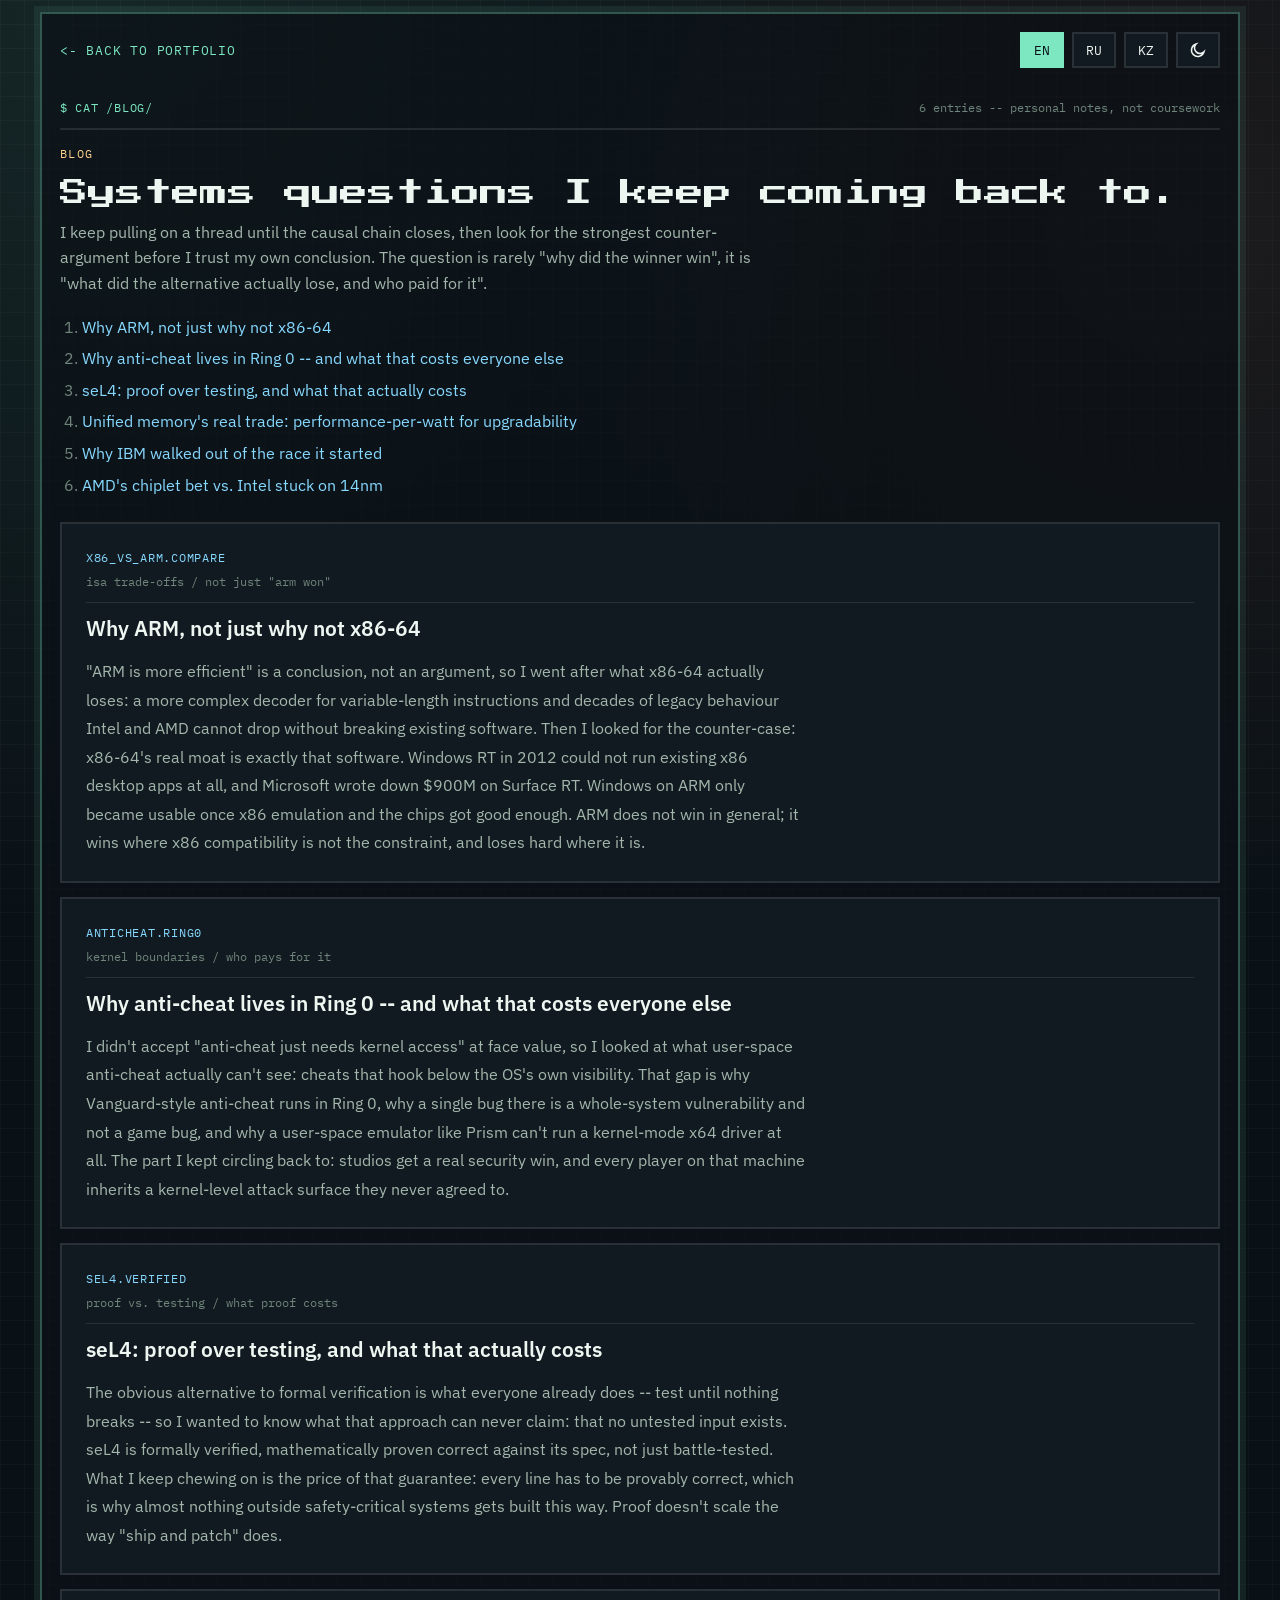
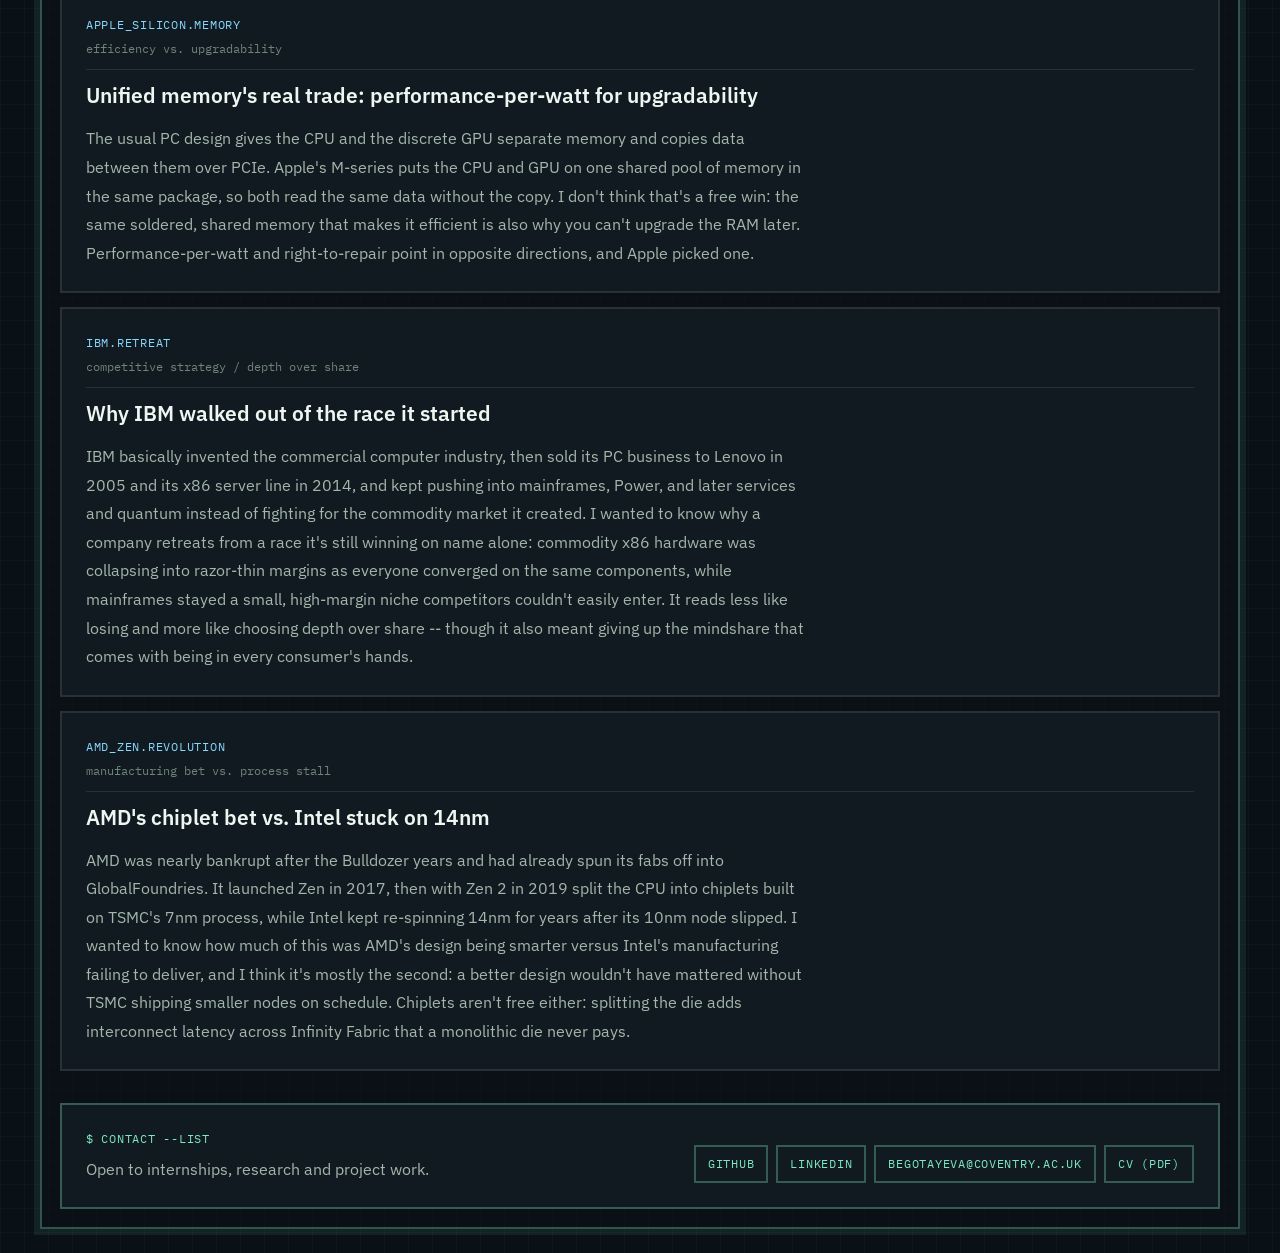
==== commit 8ad85c33: "Dark theme by default, keyboard filter repo link, PrimeTeens platform in past tense" ====
--- a/blog.html
+++ b/blog.html
@@ -9,8 +9,7 @@
       content="Aidar Begotayev's notes on computer systems: ARM vs x86, anti-cheat in Ring 0, seL4, unified memory, IBM, AMD chiplets."
     />
     <meta name="author" content="Aidar Begotayev" />
-    <meta name="theme-color" content="#0a1116" media="(prefers-color-scheme: dark)" />
-    <meta name="theme-color" content="#f3f6f4" media="(prefers-color-scheme: light)" />
+    <meta name="theme-color" content="#0a1116" />
     <link rel="canonical" href="https://sprinterz5.github.io/portfolio/blog.html" />
     <meta property="og:type" content="website" />
     <meta property="og:url" content="https://sprinterz5.github.io/portfolio/blog.html" />
--- a/v-1.css
+++ b/v-1.css
@@ -1,4 +1,4 @@
-/* Tokens: dark is the default look, light follows the system or the toggle. */
+/* Tokens: dark by default; light only when the visitor picks it. */
 :root {
   color-scheme: dark;
   --bg: #0a1116;
@@ -24,30 +24,6 @@
   --pixel: "Press Start 2P", var(--mono);
 }
 
-@media (prefers-color-scheme: light) {
-  :root:not([data-theme="dark"]) {
-    color-scheme: light;
-    --bg: #f3f6f4;
-    --bg-deep: #e8eeea;
-    --panel: #ffffff;
-    --panel-2: #f7faf8;
-    --text: #12201b;
-    --muted: #4a5c54;
-    --faint: #73857c;
-    --mint: #0d8a64;
-    --mint-ink: #ffffff;
-    --sky: #1b6a9e;
-    --sand: #9a5f00;
-    --coral: #c4502a;
-    --line: rgba(18, 32, 27, 0.12);
-    --line-strong: rgba(13, 138, 100, 0.4);
-    --mint-soft: rgba(13, 138, 100, 0.07);
-    --grid: rgba(18, 32, 27, 0.045);
-    --shadow: 0 14px 34px rgba(18, 32, 27, 0.1);
-    --thumb-bg: #e9efec;
-  }
-}
-
 :root[data-theme="light"] {
   color-scheme: light;
   --bg: #f3f6f4;
@@ -231,16 +207,6 @@
   display: none;
 }
 
-@media (prefers-color-scheme: light) {
-  :root:not([data-theme="dark"]) .icon-sun {
-    display: block;
-  }
-
-  :root:not([data-theme="dark"]) .icon-moon {
-    display: none;
-  }
-}
-
 .section-nav {
   position: sticky;
   top: 0;
@@ -364,7 +330,6 @@
 .panel,
 .feature-card,
 .project-card,
-.mini-card,
 .post-card,
 .exp-col {
   border: 2px solid var(--line);
@@ -372,7 +337,6 @@
 }
 
 .panel,
-.mini-card,
 .post-card {
   padding: 18px;
 }
@@ -389,7 +353,6 @@
 
 .stat-card,
 .project-card,
-.mini-card,
 .post-card,
 .feature-card,
 .panel {
@@ -672,6 +635,17 @@
   border: 1px solid var(--line);
 }
 
+.feature-research {
+  grid-template-columns: minmax(0, 1.1fr) minmax(0, 0.9fr);
+  margin-top: 14px;
+  border-color: color-mix(in srgb, var(--sky) 35%, transparent);
+}
+
+.feature-research .feature-shot {
+  border-left: 0;
+  border-right: 2px solid var(--line);
+}
+
 .file-meta {
   display: grid;
   gap: 4px;
@@ -774,20 +748,9 @@
   padding: 12px 18px 0;
 }
 
-.thumb-pair img,
-.thumb-phone img {
+.thumb-pair img {
   object-position: top;
   border: 1px solid var(--line);
-}
-
-.thumb-phone {
-  display: grid;
-  justify-items: center;
-  padding: 12px 18px 0;
-}
-
-.thumb-phone img {
-  width: 46%;
 }
 
 .thumb-wide img {
@@ -842,16 +805,11 @@
   padding-top: 16px;
 }
 
-.mini-grid,
 .blog-grid {
   display: grid;
-  grid-template-columns: repeat(2, minmax(0, 1fr));
+  grid-template-columns: repeat(3, minmax(0, 1fr));
   gap: 14px;
   margin-top: 14px;
-}
-
-.blog-grid {
-  grid-template-columns: repeat(3, minmax(0, 1fr));
 }
 
 .post-card {
@@ -1273,9 +1231,15 @@
     grid-template-columns: minmax(0, 1fr);
   }
 
-  .feature-shot {
+  .feature-shot,
+  .feature-research .feature-shot {
     border-left: 0;
+    border-right: 0;
     border-top: 2px solid var(--line);
+  }
+
+  .feature-research .feature-shot {
+    order: 2;
   }
 
   .hero-top {
@@ -1331,7 +1295,6 @@
 
   .project-grid,
   .blog-grid,
-  .mini-grid,
   .highlight-grid,
   .study-grid {
     grid-template-columns: minmax(0, 1fr);
